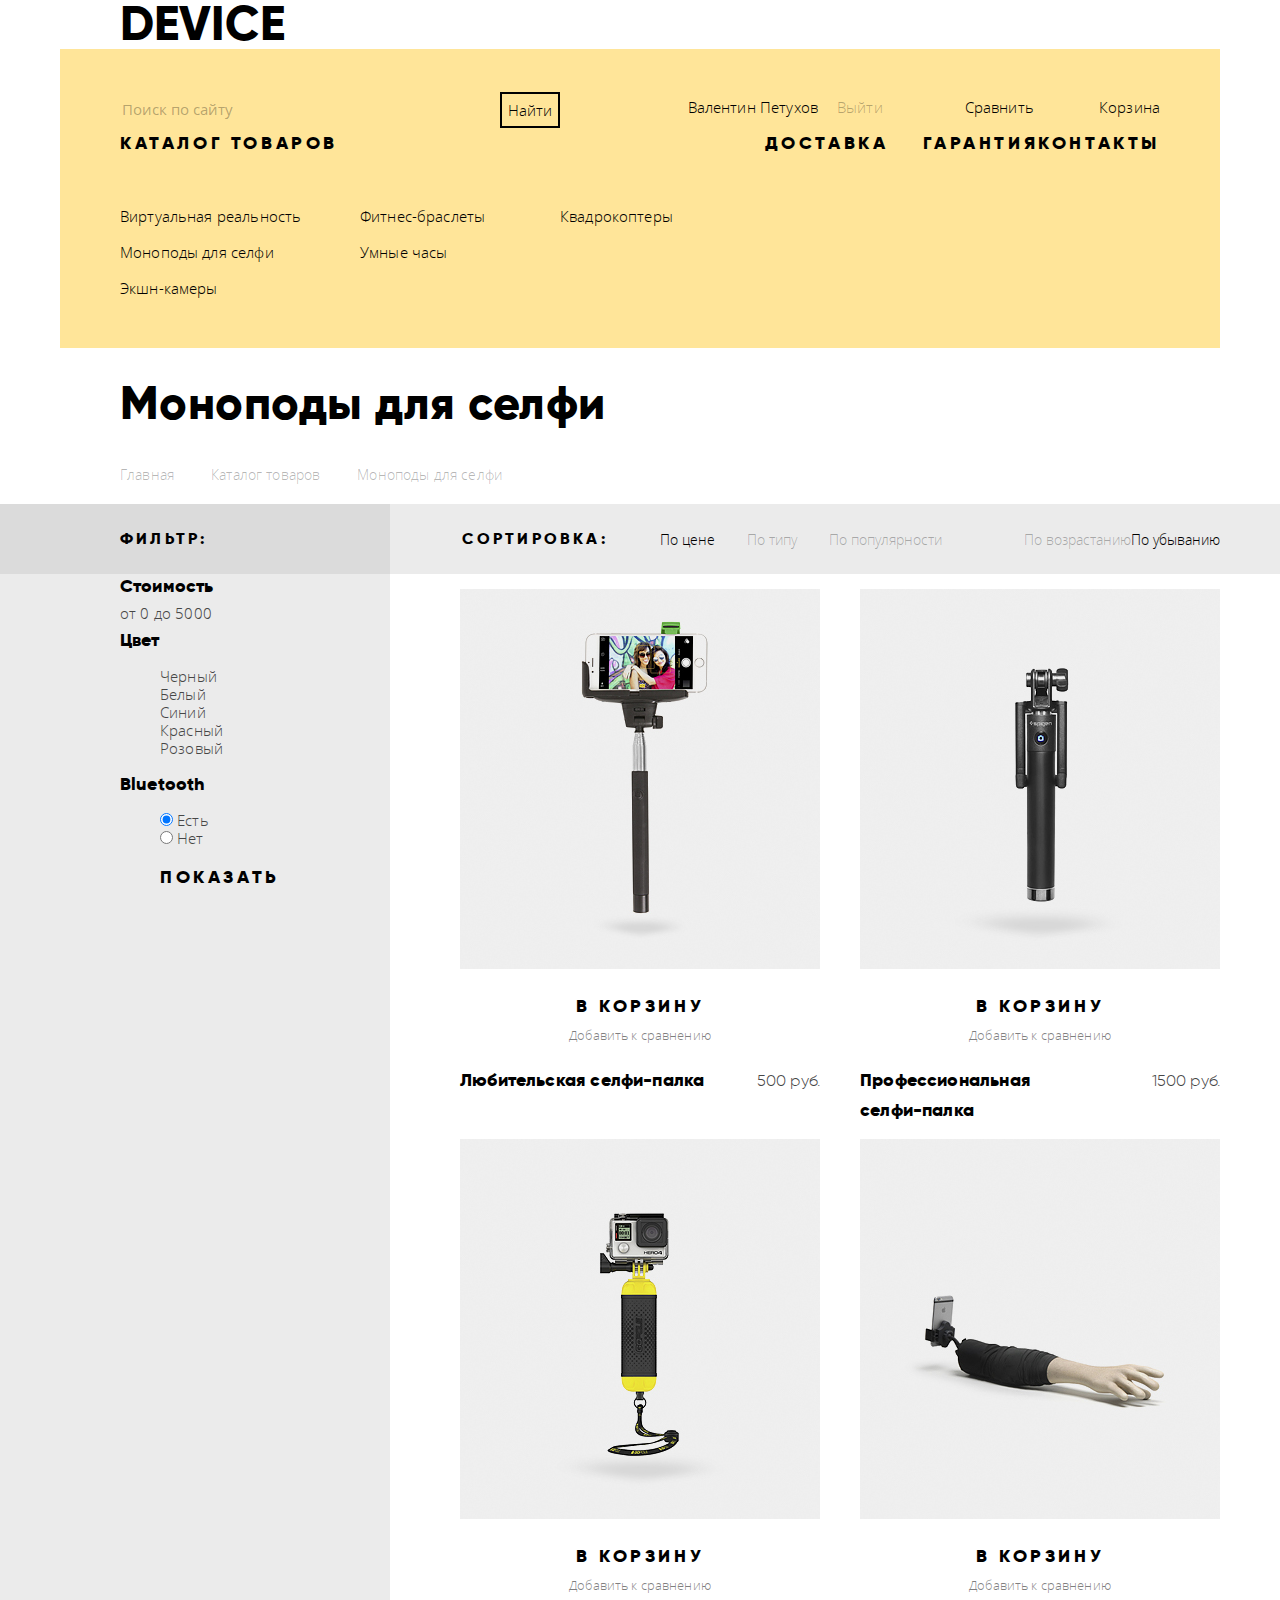
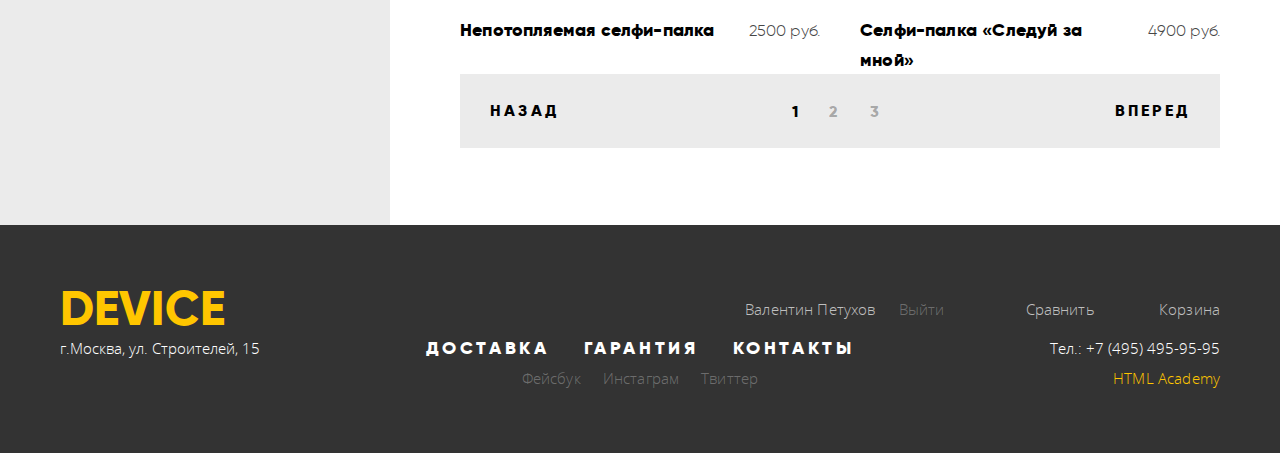
==== catalog.html @ b10451e7 "правки" ====
<!DOCTYPE html>
<html lang="ru">
  <head>
    <meta charset="utf-8">
    <title>Моноподы для селфи</title>
    <link href="css/normalize.css" rel="stylesheet">
    <link href="css/style.css" rel="stylesheet">
  </head>
  <body>
    <header class="main-header container">
      <a class="main-header-logo logo" href="index.html">Device</a>
      <nav class="main-navigation">
        <form class="search-form" method="get" action="https://echo.htmlacademy.ru">
          <label class="visually-hidden" for="search">Поиск по сайту</label>
          <input class="search" id="search" type="search" name="search" placeholder="Поиск по сайту"/>
          <button class="search-button">Найти</button>
        </form>
        <div class="user-navigation">
          <a class="user-link profile-link" href="profile.html">Валентин Петухов</a>
          <a class="user-link logout-link" href="#">Выйти</a>
          <a class="user-link compare-link" href="#">Сравнить</a>
          <a class="user-link" href="#">Корзина</a>
        </div>
        <ul class="site-navigation">
          <li class="site-navigation-catalog">
            <a class="site-navigation-link" href="#">Каталог товаров</a>
            <ul class="drop-down-menu">
              <li><a href="#">Виртуальная реальность</a></li>
              <li><a href="catalog.html">Моноподы для селфи</a></li>
              <li><a href="#">Экшн-камеры</a></li>
              <li><a href="#">Фитнес-браслеты</a></li>
              <li><a href="#">Умные часы</a></li>
              <li><a href="#">Квадрокоптеры</a></li>
            </ul>
          </li>
          <li class="site-navigation-delivery"><a class="site-navigation-link" href="delivery.html">Доставка</a></li>
          <li><a class="site-navigation-link" href="garant.html">Гарантия</a></li>
          <li class="site-navigation-contacts"><a class="site-navigation-link" href="contact.html">Контакты</a></li>
        </ul>
      </nav>
    </header>
    <main>
      <div class="container">
        <h1 class="page-title">Моноподы для селфи</h1>
        <ul class="breadcrumbs">
          <li><a href="index.html">Главная</a></li>
          <li><a href="catalog.html">Каталог товаров</a></li>
          <li class="breadcrumbs-current"><a>Моноподы для селфи</a></li>
        </ul>
      </div>
      <div class="wrapper-sort">
        <div class="container top-catalog">
          <h3 class="filters">Фильтр:</h3>
          <div class="container-sort">
            <h3>Сортировка:</h3>
            <ul class="sort sort-type">
              <li><a class="sort-current">По цене</a></li>
              <li><a href="#">По типу</a></li>
              <li><a href="#">По популярности</a></li>
            </ul>
            <ul class="sort sort-order">
              <li class="arrow arrow-low"><a href="#">По возрастанию</a></li>
              <li class="arrow arrow-high" ><a class="sort-current">По убыванию</a></li>
            </ul>
          </div>
        </div>
      </div>
      <div class="wrapper-catalog">
        <div class="columns container">
          <section class="filters">
          <h3 class="visually-hidden">Фильтр:</h3>
            <form class="filters-form" method="get" action="https://echo.htmlacademy.ru">
              <fieldset>
                <legend>Стоимость</legend>
                <div class="price-range">
                  <span>от 0</span>
                  <span>до 5000</span>
                </div>
              </fieldset>
              <fieldset>
                <legend>Цвет</legend>
                <ul>
                  <li class="filter-option">
                    <input class="visually-hidden filter-input filter-input-checkbox" type="checkbox" name="black" id="filter-black" checked>
                    <label for="filter-black">Черный</label>
                  </li>
                  <li class="filter-option">
                    <input class="visually-hidden filter-input filter-input-checkbox" type="checkbox" name="white" id="filter-white">
                    <label for="filter-white">Белый</label>
                  </li>
                  <li class="filter-option">
                    <input class="visually-hidden filter-input filter-input-checkbox" type="checkbox" name="blue" id="filter-blue" checked>
                    <label for="filter-blue">Синий</label>
                  </li>
                  <li class="filter-option">
                    <input class="visually-hidden filter-input filter-input-checkbox" type="checkbox" name="red" id="filter-red" checked>
                    <label for="filter-red">Красный</label>
                  </li>
                  <li class="filter-option">
                    <input class="visually-hidden filter-input filter-input-checkbox" type="checkbox" name="pink" id="filter-pink">
                    <label for="filter-pink">Розовый</label>
                  </li>
                </ul>
              </fieldset>
              <fieldset>
                <legend>Bluetooth</legend>
                <ul>
                  <li>
                    <input class="filter-input filter-input-radio" type="radio" name="bluetooth" value="with" id="filter-with-bluetooth" checked>
                    <label for="filter-with-bluetooth">Есть</label>
                  </li>
                  <li>
                    <input class="filter-input filter-input-radio" type="radio" name="bluetooth" value="without" id="filter-without-bluetooth">
                    <label for="filter-without-bluetooth">Нет</label>
                  </li>
                </ul>
              </fieldset>
              <button class="button" type="submit">Показать</button>
            </form>
          </section>
          <section class="catalog">
            <h2 class="visually-hidden"> Каталог товаров</h2>
            <ul class="catalog-list">
              <li class="catalog-item">
                <p>
                  <img src="img/item-1.jpg" width="360" height="380" alt="Любительская селфи-палка">
                </p>
                <p class="catalog-item-hover">
                  <button class="button button-cart">В корзину</button>
                  <button class="button-compare">Добавить к сравнению</button>
                </p>
                <div class="catalog-name-wrap">
                  <h3>
                    <a class="catalog-item-name" href="catalog-item.html">Любительская селфи-палка</a>
                  </h3>
                  <p class="catalog-item-price">500 руб.</p>
                </div>
              </li>
              <li class="catalog-item">
                <p>
                  <img src="img/item-2.jpg" width="360" height="380" alt="Профессиональная селфи-палка">
                </p>
                <p class="catalog-item-hover">
                  <button class="button button-cart">В корзину</button>
                  <button class="button-compare">Добавить к сравнению</button>
                </p>
                <div class="catalog-name-wrap">
                  <h3 class="item-pro">
                    <a class="catalog-item-name" href="catalog-item.html">Профессиональная селфи-палка</a>
                  </h3>
                  <p class="catalog-item-price">1500 руб.</p>
                </div>
              </li>
              <li class="catalog-item">
                <p>
                  <img src="img/item-3.jpg" width="360" height="380" alt="Непотопляемая селфи-палка">
                </p>
                <p class="catalog-item-hover">
                  <button class="button button-cart">В корзину</button>
                  <button class="button-compare">Добавить к сравнению</button>
                </p>
                <div class="catalog-name-wrap">
                  <h3>
                    <a class="catalog-item-name" href="catalog-item.html">Непотопляемая селфи-палка</a>
                  </h3>
                  <p class="catalog-item-price">2500 руб.</p>
                </div>
              </li>
              <li class="catalog-item">
                <p>
                  <img src="img/item-4.jpg" width="360" height="380" alt="Селфи-палка «Следуй за мной»">
                </p>
                <p class="catalog-item-hover">
                  <button class="button button-cart">В корзину</button>
                  <button class="button-compare">Добавить к сравнению</button>
                </p>
                <div class="catalog-name-wrap">
                  <h3>
                    <a class="catalog-item-name" href="catalog-item.html">Селфи-палка «Следуй за мной»</a>
                  </h3>
                  <p class="catalog-item-price">4900 руб.</p>
                </div>
              </li>
            </ul>
            <div class="pagination-list">
              <a class="pagination-btn pagination-btn-back" href="#">Назад</a>
              <ul class="pagination-pages">
                <li><a class="pagination-item pagination-item-current">1</a></li>
                <li><a class="pagination-item" href="#">2</a></li>
                <li><a class="pagination-item" href="#">3</a></li>
              </ul>
              <a class="pagination-btn pagination-btn-next" href="#">Вперед</a>
            </div>
          </section>
        </div>
      </div>
    </main>
    <footer class="main-footer">
      <div class="container">
        <div class="main-footer-top">
          <a class="main-footer-logo logo" href="index.html">Device</a>
          <div class="footer-user-navigation">
            <a class="footer-user-link profile-link" href="profile.html">Валентин Петухов</a>
            <a class="footer-user-link logout-link" href="#">Выйти</a>
            <a class="footer-user-link compare-link" href="#">Сравнить</a>
            <a class="footer-user-link" href="#">Корзина</a>
          </div>
        </div>
        <div class="main-footer-mid">
          <p class="footer-contacts">г.Москва, ул. Строителей, 15</p>
          <div class="footer-nav">
            <a href="delivery.html">Доставка</a>
            <a href="garant.html">Гарантия</a>
            <a href="contacts.html">Контакты</a>
          </div>
          <a class="footer-contacts footer-contacts-tel"  href="tel:+74954959595">Тел.: +7 (495) 495-95-95</a>
        </div>
        <div class="main-footer-bottom">
          <ul class="footer-social">
            <li><a class="social-button" href="#" aria-label="Фейсбук">Фейсбук</a></li>
            <li><a class="social-button" href="#" aria-label="Инстаграм">Инстаграм</a></li>
            <li><a class="social-button" href="#" aria-label="Твиттер">Твиттер</a></li>
          </ul>
          <p class="footer-copyright">
            <a class="copyright-button" href="https://htmlacademy.ru/intensive/htmlcss" aria-label="HTML Academy">HTML Academy</a>
          </p>
        </div>
      </div>
    </footer>
  </body>
</html>
---- css/style.css ----
@font-face {
  font-family: "Gilroy";
  font-style: normal;
  font-weight: 800;
  src: url("../fonts/gilroyextrabold.woff") format("woff"),
       url("../fonts/gilroyextrabold.woff2") format("woff2");
}

@font-face {
  font-family: "Gilroy";
  font-style: normal;
  font-weight: 300;
  src: url("../fonts/gilroylight.woff") format("woff"),
       url("../fonts/gilroylight.woff2") format("woff2");
}

@font-face {
  font-family: "Open Sans";
  font-style: normal;
  font-weight: normal;
  src: url("../fonts/opensans.woff") format("woff"),
       url("../fonts/opensans.woff2") format("woff2");
}

@font-face {
  font-family: "Open Sans";
  font-style: normal;
  font-weight: 300;
  src: url("../fonts/opensanslight.woff") format("woff"),
       url("../fonts/opensanslight.woff2") format("woff2");
}

body {
  min-width: 1200px;
  margin: 0;
  padding: 0;

  font-family: "Open Sans", "Arial", sans-serif;
  font-size: 15px;
  line-height: 30px;
  font-weight: 300;
  letter-spacing: 0.15px;
  color: #464646;

  background-color: #ffffff;
}

a {
  text-decoration: none;
}

.container {
  width: 1160px;
  margin: 0 auto;
  padding: 0 20px;
}

.visually-hidden {
  position: absolute;
  clip: rect(0 0 0 0);
  width: 1px;
  height: 1px;
  margin: -1px;
}

.hidden {
  display: none;
}

.logo {
  font-family: "Gilroy", "Verdana", sans-serif;
  font-size: 48px;
  font-weight: 800;
  line-height: 48px;
  text-transform: uppercase;
}

.main-header-logo {
  margin-left: 60px;

  color: #000000;
}

.main-header-logo:hover,
.main-footer-logo:hover,
.footer-copyright a:hover {
  opacity: 0.6;
}

.main-header-logo:active,
.main-footer-logo:active,
.footer-copyright a:active {
  opacity: 0.3;
}

.main-navigation {
  display: flex;
  flex-wrap: wrap;

  padding: 43px 60px 42px;

  background-color: rgb(255, 204, 51, 0.5);
}

.main-navigation a {
  color: #000000;
}

.search-form {
  display: flex;
  width: 440px;

  margin-right: 100px;
}

.search {
  border: 0;

  background-color: transparent;
  color: #000000;
}

.search:hover::placeholder,
.main-navigation a:hover {
  color: rgb(0, 0, 0, 0.6);
}

.search::placeholder,
.main-navigation a:active,
.button:active,
.category-item:active {
  color: rgb(0, 0, 0, 0.3);
}

.search:focus::placeholder {
  color: rgb(0, 0, 0, 1);
}

.search-button {
  margin-left: auto;
  font: inherit;

  background-color: transparent;
  border: 2px solid #000000;
}

.search-button:hover {
  color: #ffffff;
  background-color: #000000;
}

.search-button:active {
  color: rgb(255, 255, 255, 0.3);
  background-color: #000000;
}

.user-navigation {
  display: flex;
  justify-content: flex-end;

  width: 500px;
}

.user-link {
  margin-left: 65px;
}

.login-link {
  margin-left: 0;
  margin-right: 170px;
}

.profile-link {
  margin-left: 0;
}

a.logout-link {
  margin-left: 19px;
  margin-right: 17px;

  color: rgb(0, 0, 0, 0.3);
}

.site-navigation {
  display: flex;
  width: 100%;

  margin: 0;
  padding: 0;

  list-style: none;
}

.site-navigation-link {
  font-family: "Gilroy", "Verdana", sans-serif;
  font-size: 18px;
  line-height: 24px;
  font-weight: 800;
  letter-spacing: 3.6px;
  text-transform: uppercase;
}

.site-navigation-catalog {
  margin-right: 320px;
}

.site-navigation-delivery {
  margin-right: 35px;
}

.site-navigation-contacts {
  margin-left: auto;
}

.drop-down-menu {
  display: flex;
  flex-wrap: wrap;
  flex-direction: column;

  max-height: 130px;
  margin: 0;
  padding: 0;
  padding-top: 40px;

  list-style: none;
  line-height: 36px;
}

.drop-down-menu li {
  width: 200px;
  margin-right: 40px;
}

.drop-down-menu li:last-child {
  margin-left: -40px;
  margin-bottom: 50px;
}

.promo-list,
.category-list,
.services-nav,
.services-list,
.brands-list,
.footer-social {
  margin: 0;
  padding: 0;

  list-style: none;
}

.promo-item {
  display: flex;
  flex-wrap: wrap;

  margin-bottom: 90px;
}

.promo-item-image {
  width: 560px;

  margin: 0;
  margin-right: 40px;

  text-align: center;
}

.promo-item-info {
  width: 500px;
}

.promo-item-title,
.services-title,
.title {
  font-family: "Gilroy", "Verdana", sans-serif;
  font-size: 47px;
  line-height: 56px;
  color: #000000;
}

.button {
  display: inline-block;

  text-align: center;
}

.button,
.footer-nav a {
  font-family: "Gilroy", "Verdana", sans-serif;
  font-size: 18px;
  line-height: 24px;
  font-weight: 800;
  text-transform: uppercase;
  letter-spacing: 3.6px;
  color: #000000;
  background-color: transparent;
  border: none;
}

.button:hover {
  background-color: #ffcc33;
}

.promo .button {
  width: 220px;
}

.promo-item-property .property-value {
  font-family: "Gilroy", "Verdana", sans-serif;
  font-size: 36px;
  font-weight: 300;
  line-height: 48px;
  color: #000000;
}

.promo-item-property .property-name {
  padding-right: 71px;

  font-size: 13px;
  line-height: 20px;
  text-align: left;
}

.category-list {
  display: flex;
  justify-content: space-between;
}

.category-list li {
  width: 160px;
}

.category-item,
.write label {
  font-family: "Gilroy", "Verdana", sans-serif;
  font-size: 18px;
  line-height: 24px;
  letter-spacing: 0.18;
  font-weight: 800;
  color: #000000;
}

.services {
  background-color: #e5e5e5;
}

.services .container {
  display: flex;
}

.services-list {
  width: 460px;
}

.services-title,
.title {
  line-height: 48px;
}

.services-nav {
  display: flex;
  flex-direction: column;
  width: 280px;

  margin-right: 120px;
}

.button-service {
  width: 160px;
}

.button-service:active {
  color: #f7e184;
  background-color: #000000;
}

.brands-list {
  display: flex;
  flex-wrap: wrap;
  justify-content: space-between;
}

.columns {
  display: flex;
  justify-content: space-between;

  margin-bottom: 90px;
}

.info {
  width: 470px;
}

.contact {
  width: 560px;
}

.info p,
.contatct p,
.footer-contacts {
  letter-spacing: 0;
}

.info-transport {
  font-family: "Gilroy", "Verdana", sans-serif;
  font-size: 16px;
  line-height: 40px;
  font-weight: 800;
  color: #000000;
}

.info .button,
.contact .button {
  width: 260px;
}

.main-footer {
  padding: 60px 0;
  background-color: #333333;
}

.main-footer .container {/*
  display: flex;
  flex-direction: column;
  flex-wrap: wrap;*/
}

.main-footer-top {
  display: flex;
  justify-content: space-between;
  align-items: center;
}

.main-footer-mid {
  display: flex;
  justify-content: space-between;
}

.footer-user-navigation a:hover,
.footer-contacts,
.footer-nav a {
  color: #ffffff;
}

.main-footer-logo,
.footer-copyright a {
  color: #ffc600;
}

.footer-user-navigation a {
  color: rgb(255, 255, 255, 0.7);
}

.footer-user-link {
  margin-left: 60px;
}

.footer-user-navigation .login-link {
  margin-left: 0;
  margin-right: 0;
}

.footer-user-navigation .logout-link {
  color: rgb(255, 255, 255, 0.3);
}

.footer-contacts {
  width: 260px;

  margin: 0;
}

.footer-contacts-tel {
  text-align: right;
}

.footer-nav a {
  margin: 0 15px;
}

.footer-nav a:hover,
.social-button:hover {
  color: rgb(255, 255, 255, 0.6);
}

.footer-user-navigation a:active,
.footer-nav a:active,
.social-button {
  color: rgb(255, 255, 255, 0.3);
}

.main-footer-bottom {
  display: flex;
  padding-left: 200px;
  justify-content: space-between;
}

.footer-social {
  display: flex;
  justify-content: center;
  flex-grow: 1;
}

.social-button {
  margin: 0 11px;
}

.social-button:active {
  color: rgb(255, 255, 255, 0.1);
}

.footer-copyright {
  width: 200px;

  margin: 0;
  
  text-align: right;
}

.write input,
.write textarea {
  font-size: 14px;
  line-height: 18px;
  color: rgb(51, 51, 51, 0.4) ;
  background-color: rgb(229, 229, 229, 0.5);

  border: 3px solid transparent;
  resize: none;
}

.write input:hover,
.write textarea:hover {
  background-color: rgb(229, 229, 229, 0.8);
}

.write input:focus,
.write textarea:focus {
  color: rgb(51, 51, 51, 1);
  background-color: transparent;
  border: 3px solid rgb(240, 197, 46, 0.5);
}

.write input:invalid,
.write textarea:invalid {
  color: rgb(51, 51, 51, 0.4);
  background-color: rgb(237, 181, 181, 0.5);
}

.modal-close {
  color: rgb(255, 204, 51, 0.5);
  background-color: transparent;
}

.modal-close:hover {
  color: rgb(255, 204, 51, 1);
  background-color: transparent;
}

.modal-close:active {
  color: rgb(255, 204, 51, 0.3);
  background-color: transparent;
}

.page-title {
  padding-left: 60px;

  font-family: "Gilroy", "Verdana", sans-serif;
  font-size: 47px;
  line-height: 48px;
  font-weight: 800px;
  letter-spacing: 0.47px;
  color: #000000;
}

.breadcrumbs {
  display: flex;
  padding-left: 60px;
}

.breadcrumbs,
.sort, 
.catalog-list {
  list-style: none;
}

.breadcrumbs a {
  margin-right: 37px;

  font-size: 14px;
  line-height: 24px;
}

.breadcrumbs a:hover {
  color: rgb(0, 0, 0, 0.6);
}

.breadcrumbs a:active {
  color: rgb(0, 0, 0, 0.1);
}

.breadcrumbs a,
.breadcrumbs-current a:hover,
.breadcrumbs-current a:active {
  color: rgb(0, 0, 0, 0.3);
}

.filters {
  width: 200px;
  padding: 0 70px 0 60px;
}

.filters .button {
  width: 200px;
}

.filters-form fieldset {
  margin: 0;
  padding: 0;
}

h3.filters,
.container-sort h3,
.pagination-btn, .pagination-item {
  margin: 0;
  font-family: "Gilroy", "Verdana", sans-serif;
  font-size: 16px;
  line-height: 24px;
  font-weight: 800;
  letter-spacing: 3.2px;
  text-transform: uppercase;
  color: #000000;
}

.filters fieldset {
  border: none;
}

.filters legend {
  font-family: "Gilroy", "Verdana", sans-serif;
  font-size: 18px;
  line-height: 24px;
  font-weight: 800;
  color: #000000;
}

.filters ul {
  list-style: none;
  line-height: 18px;
}

.filter-input:disabled + label {
  color: #999999;
}

.container-sort {
  display: flex;
  align-items: center;
  width: 760px;
  padding: 20px 0 20px 72px;

  background-color: #ebebeb;
}

.container-sort h3 {
  margin-right: 52px;
}

.sort {
  display: flex;

  margin: 0;
  padding: 0;
}

.sort-type a{
  margin-right: 32px;
}

.sort-order {
  margin-left: auto;
}

.sort a {
  font-size: 14px;
  line-height: 18px;
  letter-spacing: 0;
  color: rgb(0, 0, 0, 0.3);
}

.sort a:hover {
  color: rgb(0, 0, 0, 0.6);
}

a.sort-current,
a.sort-current:hover,
.sort a:active {
  color: #000000;
}

.button-cart {
  display: block;
  width: 200px;
  margin: 0 auto;
}

.button-compare {
  font-family: "Open Sans", "Arial", sans-serif;
  font-size: 13px;
  line-height: 20px;
  font-weight: 300;
  letter-spacing: 0.13px;
  color: rgb(0, 0, 0, 0.5);

  border: none;
  background-color: transparent;
}

.button-compare:hover {
  color: rgb(0, 0, 0, 1);
}

.button-compare:active {
  color: rgb(0, 0, 0, 0.2);
}

.catalog {
  width: 760px;
  padding-left: 70px;

  background-color: #ffffff;
}

.catalog-list {
  display: flex;
  flex-wrap: wrap;
  justify-content: space-between;

  margin: 0;
  padding: 0;
}

.catalog-list h3 {
  margin: 0;
}

.catalog-item {
  width: 360px;
}

.catalog-name-wrap {
  display: flex;
  justify-content: space-between;
  align-items: baseline;
}

.catalog-item-hover {
  text-align: center;
}

.catalog-item-name {
  font-family: "Gilroy", "Verdana", sans-serif;
  font-size: 18px;
  font-weight: 800;
  line-height: 24px;
  letter-spacing: 0.18px;
  color: #000000;
  text-transform: none;
}

.item-pro {
  padding-right: 60px;
}

.catalog-item-price {
  width: 100px;
  margin: 0;

  font-family: "Gilroy", "Verdana", sans-serif;
  font-size: 16px;
  line-height: 24px;
  font-weight: 300;
  text-align: right;
}

.pagination-list {
  display: flex;
  justify-content: space-between;
  align-items: center;
  margin-bottom: 77px;

  background-color: rgb(0, 0, 0, 0.08);
}

.pagination-list .pagination-pages {
  display: flex;
  margin: 0;
  padding: 0;

  list-style: none;
}

.pagination-item {
  padding: 14px;

  color: rgb(0, 0, 0, 0.3);
}

.pagination-item:hover {
  color: rgb(0, 0, 0, 0.6);
}

.pagination-item:active,
.pagination-item-current,
.pagination-item-current:hover {
  color: rgb(0, 0, 0, 1);
}

.pagination-btn {
  padding: 25px 30px;
}

.pagination-btn:hover {
  background-color: rgb(0, 0, 0, 0.08);
}

.pagination-btn:active {
  color: rgb(0, 0, 0, 0.3);
}

.wrapper-sort {
  width: 100%;
  background-image: linear-gradient(to right, #dbdbdb, #dbdbdb 50%, #ebebeb 50%, #ebebeb);
}

.wrapper-catalog {
  width: 100%;
  background-image: linear-gradient(to right, #ebebeb, #ebebeb 50%, #fff 50%, #fff);
}

.wrapper-catalog .columns {
  margin-bottom: 0;
}

.top-catalog {
  display: flex;
  align-items: center;
}
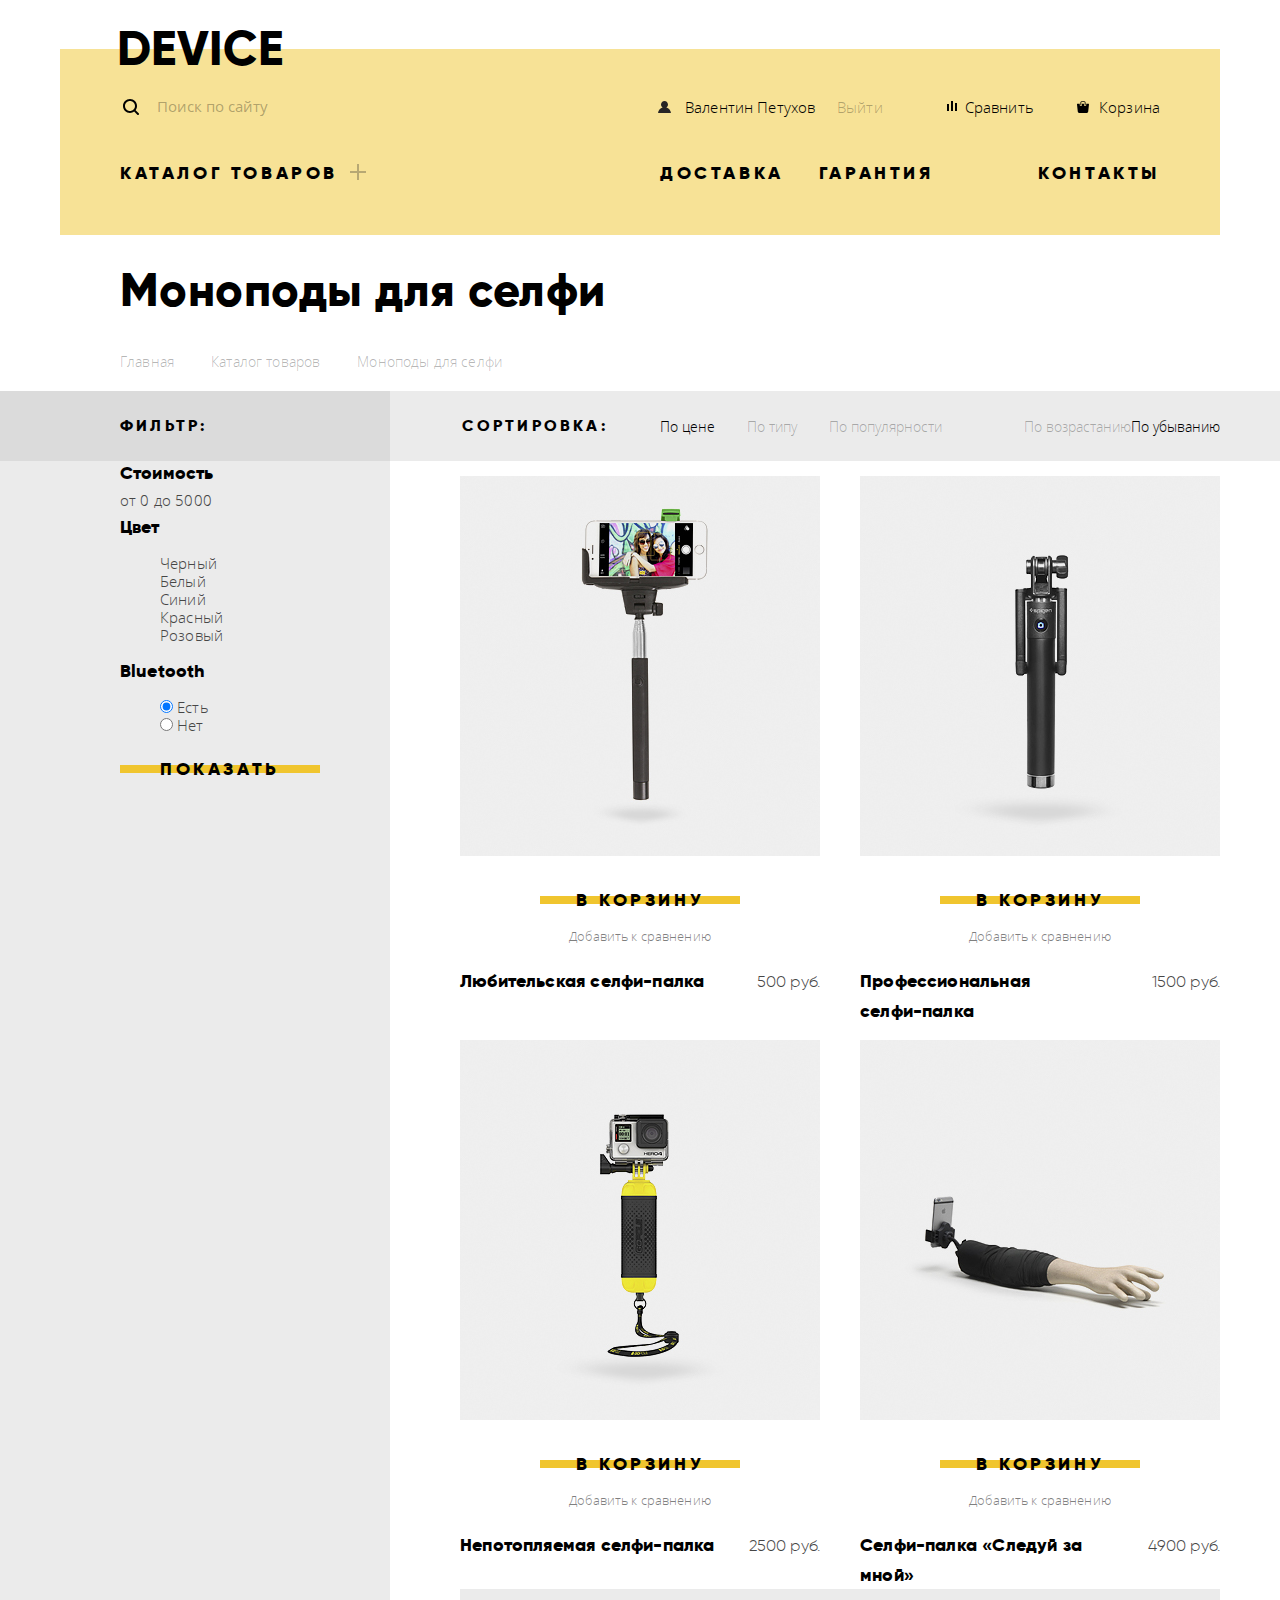
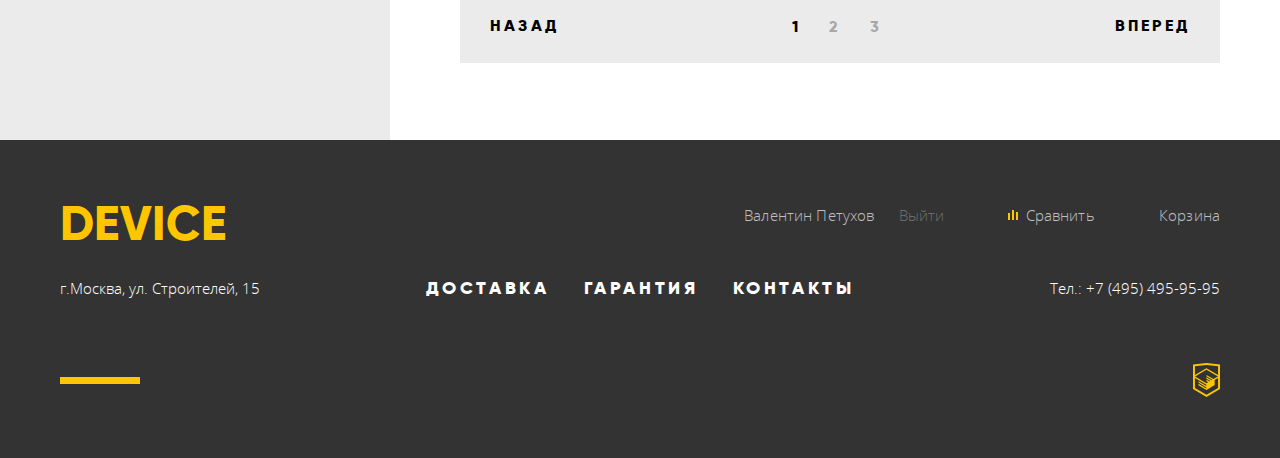
==== commit 53a2dcae: "слайдеры на css" ====
--- a/catalog.html
+++ b/catalog.html
@@ -16,10 +16,10 @@
           <button class="search-button">Найти</button>
         </form>
         <div class="user-navigation">
-          <a class="user-link profile-link" href="profile.html">Валентин Петухов</a>
+          <a class="user-link login-link" href="profile.html">Валентин Петухов</a>
           <a class="user-link logout-link" href="#">Выйти</a>
           <a class="user-link compare-link" href="#">Сравнить</a>
-          <a class="user-link" href="#">Корзина</a>
+          <a class="user-link cart-link" href="#">Корзина</a>
         </div>
         <ul class="site-navigation">
           <li class="site-navigation-catalog">
--- a/css/style.css
+++ b/css/style.css
@@ -49,6 +49,11 @@
   text-decoration: none;
 }
 
+img {
+  max-width: 100%;
+  height: auto;
+}
+
 .container {
   width: 1160px;
   margin: 0 auto;
@@ -57,10 +62,12 @@
 
 .visually-hidden {
   position: absolute;
-  clip: rect(0 0 0 0);
+
   width: 1px;
   height: 1px;
   margin: -1px;
+
+  clip: rect(0 0 0 0);
 }
 
 .hidden {
@@ -72,11 +79,14 @@
   font-size: 48px;
   font-weight: 800;
   line-height: 48px;
+  letter-spacing: 0.48px;
   text-transform: uppercase;
 }
 
 .main-header-logo {
-  margin-left: 60px;
+  position: relative;
+  top: 25px;
+  margin-left: 57px;
 
   color: #000000;
 }
@@ -97,27 +107,53 @@
   display: flex;
   flex-wrap: wrap;
 
-  padding: 43px 60px 42px;
-
-  background-color: rgb(255, 204, 51, 0.5);
+  padding: 33px 60px 47px;
+
+  background-color: #f7e296;
 }
 
 .main-navigation a {
+  display: inline-block;
+
   color: #000000;
 }
 
 .search-form {
+  position: relative;
+
   display: flex;
   width: 440px;
 
   margin-right: 100px;
 }
 
+.search-form::before {
+  content: "";
+
+  position: absolute;
+  top: 17px;
+  left: 3px;
+
+  width: 16px;
+  height: 16px;
+
+  background-image: url("../img/search.svg");
+  background-repeat: no-repeat;
+  background-position: 0 0;
+}
+
 .search {
-  border: 0;
+  width: inherit;
+  padding-left: 35px;
 
   background-color: transparent;
   color: #000000;
+  border: 2px solid transparent;
+  border-right: 0; 
+}
+
+.search:focus {
+  border-bottom: 2px solid #000000;
 }
 
 .search:hover::placeholder,
@@ -127,7 +163,6 @@
 
 .search::placeholder,
 .main-navigation a:active,
-.button:active,
 .category-item:active {
   color: rgb(0, 0, 0, 0.3);
 }
@@ -136,12 +171,26 @@
   color: rgb(0, 0, 0, 1);
 }
 
+.search:focus {
+  outline: none;
+}
+
 .search-button {
+  display: none;
+
   margin-left: auto;
+  padding: 8px 19px;
+
   font: inherit;
 
   background-color: transparent;
   border: 2px solid #000000;
+}
+
+.search:focus ~ .search-button,
+.search-button:focus,
+.search-button:active {
+  display: block;
 }
 
 .search-button:hover {
@@ -157,26 +206,80 @@
 .user-navigation {
   display: flex;
   justify-content: flex-end;
+  align-items: center;
 
   width: 500px;
 }
 
 .user-link {
-  margin-left: 65px;
+  position: relative;
+  margin-left: 40px;
+  padding: 10px 0 10px 25px;
+}
+
+.user-link::before {
+  content: "";
+
+  position: absolute;
+  top: 19px;
+
+  width: 16px;
+  height: 16px;
+}
+
+.login-link::before {
+  left: -2px;
+
+  background-image: url("../img/user.svg");
+  background-repeat: no-repeat;
+  background-position: 0 0;
+}
+
+.compare-link::before {
+  left: 7px;
+
+  background-image: url("../img/compare.svg");
+  background-repeat: no-repeat;
+  background-position: 0 0;
+}
+
+.cart-link::before {
+  left: 3px;
+  background-image: url("../img/cart.svg");
+  background-repeat: no-repeat;
+  background-position: 0 0;
+}
+
+.user-link:hover::before,
+.user-link:focus::before {
+  opacity: 0.8;
+}
+
+.login-link:hover::before,
+.footer-user-link:hover::before,
+.social-button:hover {
+  opacity: 0.6;
+}
+
+.user-link:active::before,
+.footer-user-link:active::before {
+  opacity: 0.3;
 }
 
 .login-link {
   margin-left: 0;
-  margin-right: 170px;
-}
+  margin-right: auto;
+}
+
 
 .profile-link {
   margin-left: 0;
 }
 
 a.logout-link {
-  margin-left: 19px;
+  margin-left: 0;
   margin-right: 17px;
+  padding-left: 20px;
 
   color: rgb(0, 0, 0, 0.3);
 }
@@ -187,6 +290,7 @@
 
   margin: 0;
   padding: 0;
+  margin-top: 26px;
 
   list-style: none;
 }
@@ -201,7 +305,30 @@
 }
 
 .site-navigation-catalog {
+  position: relative;
+
+  width: 220px;
   margin-right: 320px;
+}
+
+.site-navigation-catalog::after {
+  content: "";
+
+  position: absolute;
+  left: 230px;
+  top: 6px;
+
+  display: inline-block;
+  width: 16px;
+  height: 16px;
+
+  background-image: url("../img/plus.svg");
+  background-repeat: no-repeat;
+  opacity: 0.3;
+}
+
+.site-navigation-catalog:hover .drop-down-menu {
+  display: flex;
 }
 
 .site-navigation-delivery {
@@ -213,17 +340,23 @@
 }
 
 .drop-down-menu {
-  display: flex;
+  position: absolute;
+  left: -60px;
+
+  display: none;
   flex-wrap: wrap;
   flex-direction: column;
 
   max-height: 130px;
-  margin: 0;
-  padding: 0;
-  padding-top: 40px;
+  width: 600px;
+  margin: 0;
+  padding: 32px 500px 20px 60px;
 
   list-style: none;
   line-height: 36px;
+  background-color: #f7e296;
+
+  z-index: 1;
 }
 
 .drop-down-menu li {
@@ -234,6 +367,73 @@
 .drop-down-menu li:last-child {
   margin-left: -40px;
   margin-bottom: 50px;
+}
+
+.promo {
+  position: relative;
+}
+
+.promo input[type=radio],
+.services input[type=radio] {
+    display: none;
+}
+
+.promo-controls {
+  position: absolute;
+  right: 85px;
+  top: 320px;
+}
+
+.promo-controls label {
+  position: relative;
+
+  display: inline-block;
+  width: 10px;
+  height: 10px;
+  margin-right: 17px;
+
+  cursor: pointer;
+  border: 1px solid #000000;
+  border-radius: 50%;
+}
+
+#btn-1:checked ~ .promo-controls label[for="btn-1"]::before,
+#btn-2:checked ~ .promo-controls label[for="btn-2"]::before,
+#btn-3:checked ~ .promo-controls label[for="btn-3"]::before {
+  content: "";
+
+  position: absolute;
+  top: 2px;
+  left: 2px;
+
+  width: 3px;
+  height: 3px;
+
+  border: 1px solid #000000;
+  border-radius: 50%;
+}
+
+#btn-1:checked ~ .promo-inner .promo-list {
+  transform: translate(0);
+}
+
+#btn-2:checked ~ .promo-inner .promo-list {
+  transform: translate(-1160px);
+}
+
+#btn-3:checked ~ .promo-inner .promo-list {
+  transform: translate(-2320px);
+}
+
+.promo-inner {
+  overflow: hidden;
+}
+
+.promo-list {
+  display: flex;
+  flex-wrap: wrap;
+  width: 300%;
+  background-image: linear-gradient(to bottom, #f7e296, #f7e296 19%, transparent 19%, transparent);
 }
 
 .promo-list,
@@ -251,8 +451,9 @@
 .promo-item {
   display: flex;
   flex-wrap: wrap;
-
-  margin-bottom: 90px;
+  align-items: center;
+
+  margin-bottom: 100px;
 }
 
 .promo-item-image {
@@ -265,22 +466,80 @@
 }
 
 .promo-item-info {
-  width: 500px;
+  position: relative;
+
+  width: 505px;
+  margin-right: 55px;
 }
 
 .promo-item-title,
 .services-title,
 .title {
+  margin: 0;
+
   font-family: "Gilroy", "Verdana", sans-serif;
   font-size: 47px;
   line-height: 56px;
+  letter-spacing: 0.47px;
   color: #000000;
+}
+
+.promo-item-title {
+  position: relative;
+
+  padding-top: 70px;
+  margin-bottom: 20px;
+  z-index: 1;
+}
+
+.promo-item-title::before {
+  content: "";
+
+  position: absolute;
+  top: 29px;
+
+  width: 100px;
+  height: 7px;
+  background-color: #ffffff;
+}
+
+.promo-item-info::after {
+  position: absolute;
+  top: -23px;
+  right: -7px;
+
+  font-family: "Gilroy", "Verdana", sans-serif;
+  font-size: 179px;
+  line-height: 179px;
+  font-weight: 800;
+  color: #ffffff;
+  z-index: 0;
+}
+
+.promo-item:first-child .promo-item-info::after {
+  content: "01";
+}
+
+.promo-item:nth-child(2) .promo-item-info::after {
+  content: "02";
+}
+
+.promo-item:nth-child(3) .promo-item-info::after {
+  content: "03";
+}
+
+.promo-item-info p {
+  margin: 0;
+  padding-right: 15px;
+  margin-bottom: 43px;
 }
 
 .button {
   display: inline-block;
+  padding: 8px 0;
 
   text-align: center;
+  background-image: linear-gradient(to bottom, transparent, transparent 40%, #f0c52e 40%, #f0c52e 60%, transparent 60%, transparent)
 }
 
 .button,
@@ -297,11 +556,17 @@
 }
 
 .button:hover {
-  background-color: #ffcc33;
+  color: #000000;
+  background-color: #f0c52e;
+}
+
+.button:active {
+  color: rgb(0, 0, 0, 0.3);
 }
 
 .promo .button {
   width: 220px;
+  margin-bottom: 50px;
 }
 
 .promo-item-property .property-value {
@@ -320,6 +585,10 @@
   text-align: left;
 }
 
+.category {
+  margin-bottom: 81px;
+}
+
 .category-list {
   display: flex;
   justify-content: space-between;
@@ -327,6 +596,85 @@
 
 .category-list li {
   width: 160px;
+}
+
+.category-item {
+  position: relative;
+
+  display: block;
+  padding-top: 193px;
+}
+
+.category-item-2 {
+  padding-right: 40px;
+}
+
+.category-item::before {
+  content: "";
+
+  position: absolute;
+  top: 0;
+  left: 0;
+
+  width: 160px;
+  height: 160px;
+  background-color: rgb(240, 197, 46, 0.5);
+}
+
+.category-item:hover::before {
+  background-color: rgb(240, 197, 46, 1);
+}
+
+.category-item:active::before {
+  background-color: rgb(240, 197, 46, 1);
+}
+
+.category-item::after {
+  content: "";
+
+  position: absolute;
+  top: 0;
+  left: 0;
+
+  width: 160px;
+  height: 160px;
+
+  background-repeat: no-repeat;
+  background-position: center;
+}
+
+.category-item:active::after {
+  opacity: 0.3;
+}
+
+.category-item-1::after {
+  background-image: url("../img/popular-1.svg");
+  background-position: 31px 52px;
+}
+
+.category-item-2::after {
+  background-image: url("../img/popular-2.svg");
+  background-position: 38px 41px;
+}
+
+.category-item-3::after {
+  background-image: url("../img/popular-3.svg");
+  background-position: 49px 38px;
+}
+
+.category-item-4::after {
+  background-image: url("../img/popular-4.svg");
+  background-position: 28px 50px;
+}
+
+.category-item-5::after {
+  background-image: url("../img/popular-5.svg");
+  background-position: 55px 32px;
+}
+
+.category-item-6::after {
+  background-image: url("../img/popular-6.svg");
+  background-position: 13px 49px;
 }
 
 .category-item,
@@ -334,21 +682,107 @@
   font-family: "Gilroy", "Verdana", sans-serif;
   font-size: 18px;
   line-height: 24px;
-  letter-spacing: 0.18;
+  letter-spacing: 0.18px;
   font-weight: 800;
   color: #000000;
 }
 
 .services {
-  background-color: #e5e5e5;
+  background-image: linear-gradient(to bottom, #ffffff, #ffffff 25%, #dbdbdb 25%, #dbdbdb);
+  padding-bottom: 70px;
 }
 
 .services .container {
   display: flex;
 }
+.services-nav {
+  display: flex;
+  flex-direction: column;
+  width: 277px;
+
+  padding: 80px 0 45px;
+  margin-right: 116px;
+
+  border-right: 7px solid #000000;
+}
+
+.button-service {
+  width: 160px;
+  margin-bottom: 25px;
+}
+
+#button-service-1:checked ~ .services-nav label[for="button-service-1"],
+#button-service-2:checked ~ .services-nav label[for="button-service-2"],
+#button-service-3:checked ~ .services-nav label[for="button-service-3"] {
+  padding-right: 118px;
+  
+  color: #f7e184;
+  background-color: #000000;
+  background-image: none;
+}
+
+.services-inner {
+  overflow: hidden;
+}
 
 .services-list {
+  display: flex;
+  width: 2280px;
+}
+
+.services-item {
+  position: relative;
+
+  display: block;
   width: 460px;
+  margin-right: 300px;
+
+  padding-top: 73px;
+}
+
+#button-service-1:checked ~ .services-inner .services-list {
+  transform: translate(0);
+}
+
+#button-service-2:checked ~ .services-inner .services-list {
+  transform: translate(-760px);
+}
+
+#button-service-3:checked ~ .services-inner .services-list {
+  transform: translate(-1520px);
+}
+
+.services-item::after {
+  content: "";
+
+  position: absolute;
+  top: 61px;
+  left: 500px;
+
+  width: 260px;
+  height: 194px;
+
+  background-repeat: no-repeat;
+  background-position: center;
+}
+
+.services-item-delivery::after {
+  background-image: url("../img/delivery.svg");
+  background-position: 58px 24px;
+}
+
+.services-item-garant::after {
+  background-image: url("../img/warranty.svg");
+  background-position: 43px 0;
+}
+
+.services-item-credit::after {
+  background-image: url("../img/credit.svg");
+  background-position: 34px 0;
+}
+
+.services-title {
+  margin-bottom: 31px;
 }
 
 .services-title,
@@ -356,42 +790,80 @@
   line-height: 48px;
 }
 
-.services-nav {
-  display: flex;
-  flex-direction: column;
-  width: 280px;
-
-  margin-right: 120px;
-}
-
-.button-service {
-  width: 160px;
-}
-
-.button-service:active {
-  color: #f7e184;
-  background-color: #000000;
+.services p {
+  margin: 0;
 }
 
 .brands-list {
   display: flex;
   flex-wrap: wrap;
   justify-content: space-between;
+
+  padding: 90px 0 90px;
+}
+.brand-item {
+  width: 260px;
+  height: 100px;
+}
+
+.brand-item-1 {
+  background-image: url("../img/logo-1-color.jpg");
+}
+
+.brand-item-2 {
+  background-image: url("../img/logo-2-color.jpg");
+}
+
+.brand-item-3 {
+  background-image: url("../img/logo-3-color.jpg");
+}
+
+.brand-item-4 {
+  background-image: url("../img/logo-4-color.jpg");
+}
+
+.brand-img:hover {
+  opacity: 0;
 }
 
 .columns {
   display: flex;
   justify-content: space-between;
 
-  margin-bottom: 90px;
+  margin-bottom: 82px;
+}
+
+.title {
+  position: relative;
+  padding-top: 55px;
+  margin-bottom: 43px;
+}
+
+.title::before {
+  content: "";
+
+  position: absolute;
+  top: 3px;
+
+  width: 80px;
+  height: 7px;
+  background-color: #000000;
 }
 
 .info {
-  width: 470px;
+  width: 472px;
+}
+
+.info p {
+  margin: 0 0 30px;
 }
 
 .contact {
   width: 560px;
+}
+
+.contact p {
+  margin: 0 0 40px;
 }
 
 .info p,
@@ -401,11 +873,36 @@
 }
 
 .info-transport {
+  padding: 35px 0 0 0;
+  margin: 0 0 55px 0;
+
   font-family: "Gilroy", "Verdana", sans-serif;
   font-size: 16px;
   line-height: 40px;
   font-weight: 800;
   color: #000000;
+
+  list-style-type: none;
+}
+
+.info-transport li {
+  position: relative;
+  padding: 0 0 0 35px;
+}
+
+.info-transport li::before {
+  content: "";
+
+  position: absolute;
+  top: 17px;
+  left: 1px;
+
+  width: 4px;
+  height: 4px;
+  border-radius: 50%;
+  border: 2px solid #e5e5e5;
+  background-color: transparent;
+
 }
 
 .info .button,
@@ -413,6 +910,12 @@
   width: 260px;
 }
 
+.contact-map {
+  display: block;
+
+  margin-bottom: 60px;
+}
+
 .main-footer {
   padding: 60px 0;
   background-color: #333333;
@@ -427,12 +930,8 @@
 .main-footer-top {
   display: flex;
   justify-content: space-between;
-  align-items: center;
-}
-
-.main-footer-mid {
-  display: flex;
-  justify-content: space-between;
+
+  margin-bottom: 25px;
 }
 
 .footer-user-navigation a:hover,
@@ -441,6 +940,10 @@
   color: #ffffff;
 }
 
+.main-footer-logo {
+  position: relative;
+}
+
 .main-footer-logo,
 .footer-copyright a {
   color: #ffc600;
@@ -451,7 +954,21 @@
 }
 
 .footer-user-link {
-  margin-left: 60px;
+  position: relative;
+
+  margin-left: 30px;
+  padding: 10px 0 10px 30px;
+}
+
+.footer-user-link::before {
+  content: "";
+
+  position: absolute;
+  top: 15px;
+  left: 3px;
+
+  width: 16px;
+  height: 16px;
 }
 
 .footer-user-navigation .login-link {
@@ -461,6 +978,27 @@
 
 .footer-user-navigation .logout-link {
   color: rgb(255, 255, 255, 0.3);
+}
+
+.footer-user-navigation .login-link::before {
+  background-image: url("../img/user-orange.svg");
+  background-repeat: no-repeat;
+  background-position: 0 0;
+}
+
+.footer-user-navigation .compare-link::before {
+  left: 12px;
+
+  background-image: url("../img/compare-orange.svg");
+  background-repeat: no-repeat;
+  background-position: 0 0;
+}
+
+.footer-user-navigation .cart-link::before {
+  left: 8px;
+  background-image: url("../img/cart-orange.svg");
+  background-repeat: no-repeat;
+  background-position: 0 0;
 }
 
 .footer-contacts {
@@ -488,12 +1026,35 @@
   color: rgb(255, 255, 255, 0.3);
 }
 
+.main-footer-mid {
+  display: flex;
+  justify-content: space-between;
+
+  margin-bottom: 60px;
+}
+
 .main-footer-bottom {
+  position: relative;
+
   display: flex;
   padding-left: 200px;
   justify-content: space-between;
 }
 
+.main-footer-bottom::after {
+  content: "";
+
+  position: absolute;
+  display: block;
+  top: 14px;
+  left: 0;
+
+  width: 80px;
+  height: 7px;
+
+  background-color: #ffc600;
+}
+
 .footer-social {
   display: flex;
   justify-content: center;
@@ -501,19 +1062,51 @@
 }
 
 .social-button {
+  display: block;
+
+  width: 32px;
+  height: 32px;
   margin: 0 11px;
+
+  background-repeat: no-repeat;
+  font-size: 0;
+  opacity: 0.3;
+}
+
+.social-button-fb {
+  background-image: url("../img/fb.svg");
+}
+
+.social-button-instagram {
+  background-image: url("../img/instagram.svg");
+}
+
+.social-button-twitter {
+  background-image: url("../img/twitter.svg");
 }
 
 .social-button:active {
-  color: rgb(255, 255, 255, 0.1);
+  opacity: 0.1;
 }
 
 .footer-copyright {
+  display: flex;
+  justify-content: flex-end;
   width: 200px;
 
   margin: 0;
-  
-  text-align: right;
+}
+
+.copyright-button {
+  display: inline-block;
+
+  width: 27px;
+  height: 35px;
+
+  font-size: 0;
+
+  background-image: url("../img/logo-html.svg");
+  background-repeat: no-repeat;
 }
 
 .write input,
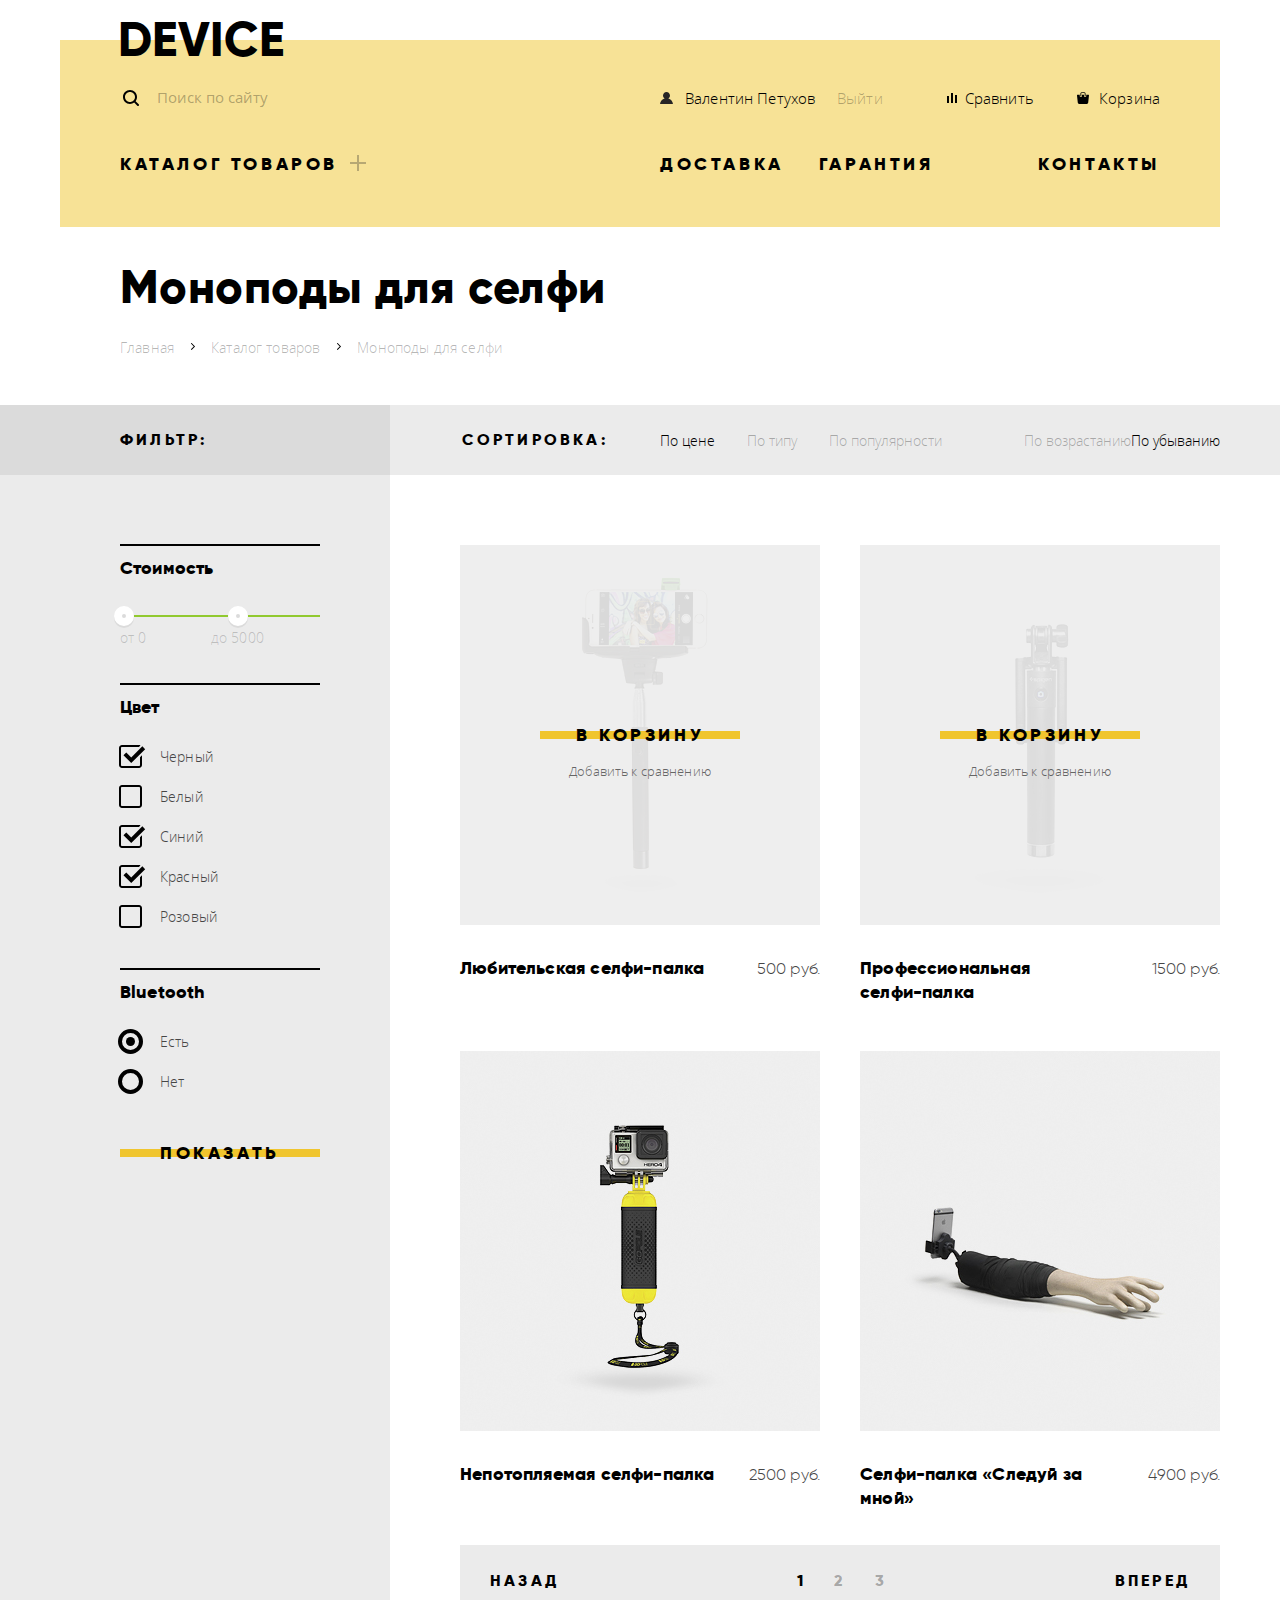
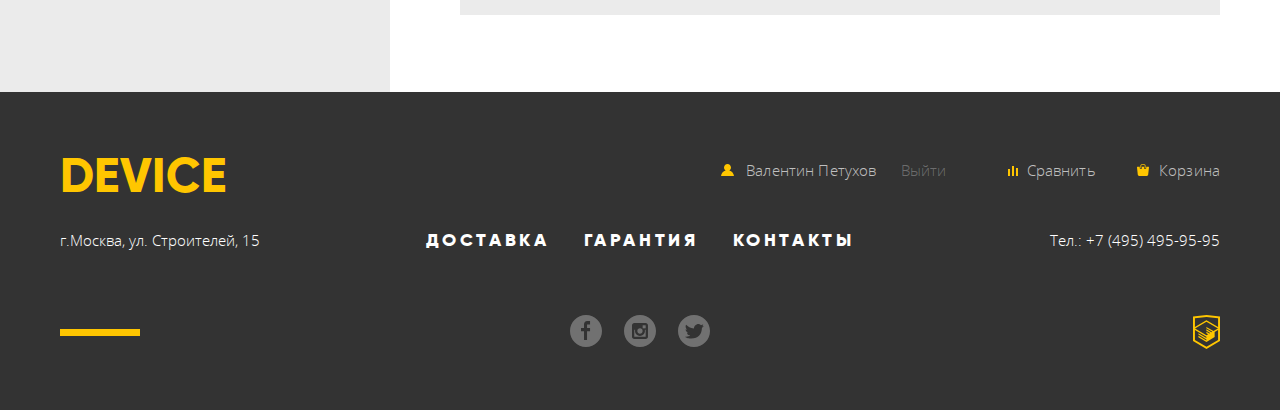
==== commit 6a7fa915: "фильтр каталога" ====
--- a/catalog.html
+++ b/catalog.html
@@ -73,8 +73,8 @@
               <fieldset>
                 <legend>Стоимость</legend>
                 <div class="price-range">
-                  <span>от 0</span>
-                  <span>до 5000</span>
+                  <span class="price-range-control price-range-control-min">от 0</span>
+                  <span class="price-range-control price-range-control-max">до 5000</span>
                 </div>
               </fieldset>
               <fieldset>
@@ -106,11 +106,11 @@
                 <legend>Bluetooth</legend>
                 <ul>
                   <li>
-                    <input class="filter-input filter-input-radio" type="radio" name="bluetooth" value="with" id="filter-with-bluetooth" checked>
+                    <input class="visually-hidden filter-input filter-input-radio" type="radio" name="bluetooth" value="with" id="filter-with-bluetooth" checked>
                     <label for="filter-with-bluetooth">Есть</label>
                   </li>
                   <li>
-                    <input class="filter-input filter-input-radio" type="radio" name="bluetooth" value="without" id="filter-without-bluetooth">
+                    <input class="visually-hidden filter-input filter-input-radio" type="radio" name="bluetooth" value="without" id="filter-without-bluetooth">
                     <label for="filter-without-bluetooth">Нет</label>
                   </li>
                 </ul>
@@ -122,7 +122,7 @@
             <h2 class="visually-hidden"> Каталог товаров</h2>
             <ul class="catalog-list">
               <li class="catalog-item">
-                <p>
+                <p class="catalog-item-img">
                   <img src="img/item-1.jpg" width="360" height="380" alt="Любительская селфи-палка">
                 </p>
                 <p class="catalog-item-hover">
@@ -137,7 +137,7 @@
                 </div>
               </li>
               <li class="catalog-item">
-                <p>
+                <p class="catalog-item-img">
                   <img src="img/item-2.jpg" width="360" height="380" alt="Профессиональная селфи-палка">
                 </p>
                 <p class="catalog-item-hover">
@@ -152,7 +152,7 @@
                 </div>
               </li>
               <li class="catalog-item">
-                <p>
+                <p class="catalog-item-img">
                   <img src="img/item-3.jpg" width="360" height="380" alt="Непотопляемая селфи-палка">
                 </p>
                 <p class="catalog-item-hover">
@@ -167,7 +167,7 @@
                 </div>
               </li>
               <li class="catalog-item">
-                <p>
+                <p class="catalog-item-img">
                   <img src="img/item-4.jpg" width="360" height="380" alt="Селфи-палка «Следуй за мной»">
                 </p>
                 <p class="catalog-item-hover">
@@ -200,10 +200,10 @@
         <div class="main-footer-top">
           <a class="main-footer-logo logo" href="index.html">Device</a>
           <div class="footer-user-navigation">
-            <a class="footer-user-link profile-link" href="profile.html">Валентин Петухов</a>
+            <a class="footer-user-link login-link" href="profile.html">Валентин Петухов</a>
             <a class="footer-user-link logout-link" href="#">Выйти</a>
             <a class="footer-user-link compare-link" href="#">Сравнить</a>
-            <a class="footer-user-link" href="#">Корзина</a>
+            <a class="footer-user-link cart-link" href="#">Корзина</a>
           </div>
         </div>
         <div class="main-footer-mid">
@@ -217,9 +217,9 @@
         </div>
         <div class="main-footer-bottom">
           <ul class="footer-social">
-            <li><a class="social-button" href="#" aria-label="Фейсбук">Фейсбук</a></li>
-            <li><a class="social-button" href="#" aria-label="Инстаграм">Инстаграм</a></li>
-            <li><a class="social-button" href="#" aria-label="Твиттер">Твиттер</a></li>
+            <li><a class="social-button social-button-fb" href="#" aria-label="Фейсбук">Фейсбук</a></li>
+            <li><a class="social-button social-button-instagram" href="#" aria-label="Инстаграм">Инстаграм</a></li>
+            <li><a class="social-button social-button-twitter" href="#" aria-label="Твиттер">Твиттер</a></li>
           </ul>
           <p class="footer-copyright">
             <a class="copyright-button" href="https://htmlacademy.ru/intensive/htmlcss" aria-label="HTML Academy">HTML Academy</a>
--- a/css/style.css
+++ b/css/style.css
@@ -84,9 +84,9 @@
 }
 
 .main-header-logo {
-  position: relative;
-  top: 25px;
-  margin-left: 57px;
+  position: absolute;
+  top: 16px;
+  margin-left: 58px;
 
   color: #000000;
 }
@@ -107,7 +107,8 @@
   display: flex;
   flex-wrap: wrap;
 
-  padding: 33px 60px 47px;
+  padding: 33px 60px 48px;
+  margin-top: 40px;
 
   background-color: #f7e296;
 }
@@ -228,7 +229,7 @@
 }
 
 .login-link::before {
-  left: -2px;
+  left: 0px;
 
   background-image: url("../img/user.svg");
   background-repeat: no-repeat;
@@ -236,6 +237,7 @@
 }
 
 .compare-link::before {
+  top: 20px;
   left: 7px;
 
   background-image: url("../img/compare.svg");
@@ -350,7 +352,7 @@
   max-height: 130px;
   width: 600px;
   margin: 0;
-  padding: 32px 500px 20px 60px;
+  padding: 18px 500px 35px 60px;
 
   list-style: none;
   line-height: 36px;
@@ -451,9 +453,8 @@
 .promo-item {
   display: flex;
   flex-wrap: wrap;
-  align-items: center;
-
-  margin-bottom: 100px;
+
+  margin-bottom: 98px;
 }
 
 .promo-item-image {
@@ -463,6 +464,18 @@
   margin-right: 40px;
 
   text-align: center;
+}
+
+.promo-item:nth-child(2) .promo-item-image img {
+  position: relative;
+  top: 13px;
+  left: 9px;
+}
+
+.promo-item:last-child .promo-item-image img {
+  position: relative;
+  top: 66px;
+  left: 14px;
 }
 
 .promo-item-info {
@@ -487,7 +500,7 @@
 .promo-item-title {
   position: relative;
 
-  padding-top: 70px;
+  padding-top: 80px;
   margin-bottom: 20px;
   z-index: 1;
 }
@@ -496,7 +509,7 @@
   content: "";
 
   position: absolute;
-  top: 29px;
+  top: 38px;
 
   width: 100px;
   height: 7px;
@@ -505,13 +518,14 @@
 
 .promo-item-info::after {
   position: absolute;
-  top: -23px;
+  top: -13px;
   right: -7px;
 
   font-family: "Gilroy", "Verdana", sans-serif;
   font-size: 179px;
   line-height: 179px;
   font-weight: 800;
+  letter-spacing: 1.79px;
   color: #ffffff;
   z-index: 0;
 }
@@ -566,10 +580,12 @@
 
 .promo .button {
   width: 220px;
-  margin-bottom: 50px;
+  margin-bottom: 46px;
 }
 
 .promo-item-property .property-value {
+  padding-bottom: 3px;
+
   font-family: "Gilroy", "Verdana", sans-serif;
   font-size: 36px;
   font-weight: 300;
@@ -688,8 +704,9 @@
 }
 
 .services {
-  background-image: linear-gradient(to bottom, #ffffff, #ffffff 25%, #dbdbdb 25%, #dbdbdb);
-  padding-bottom: 70px;
+  background-image: linear-gradient(to bottom, #ffffff, #ffffff 26%, #e5e5e5 26%, #e5e5e5);
+  padding-bottom: 68px;
+  margin-bottom: 95px;
 }
 
 .services .container {
@@ -701,7 +718,7 @@
   width: 277px;
 
   padding: 80px 0 45px;
-  margin-right: 116px;
+  margin-right: 117px;
 
   border-right: 7px solid #000000;
 }
@@ -794,12 +811,16 @@
   margin: 0;
 }
 
+.brands {
+  margin-bottom: 89px;
+}
+
 .brands-list {
   display: flex;
   flex-wrap: wrap;
   justify-content: space-between;
 
-  padding: 90px 0 90px;
+  padding: 0;
 }
 .brand-item {
   width: 260px;
@@ -863,7 +884,7 @@
 }
 
 .contact p {
-  margin: 0 0 40px;
+  margin: 0 0 39px;
 }
 
 .info p,
@@ -949,6 +970,10 @@
   color: #ffc600;
 }
 
+.footer-user-navigation {
+  padding-top: 3px;
+}
+
 .footer-user-navigation a {
   color: rgb(255, 255, 255, 0.7);
 }
@@ -956,15 +981,14 @@
 .footer-user-link {
   position: relative;
 
-  margin-left: 30px;
-  padding: 10px 0 10px 30px;
+  margin-left: 29px;
+  padding: 0 0 0 30px;
 }
 
 .footer-user-link::before {
   content: "";
 
   position: absolute;
-  top: 15px;
   left: 3px;
 
   width: 16px;
@@ -981,13 +1005,16 @@
 }
 
 .footer-user-navigation .login-link::before {
+  top: 4px;
+  left: 5px;
   background-image: url("../img/user-orange.svg");
   background-repeat: no-repeat;
   background-position: 0 0;
 }
 
 .footer-user-navigation .compare-link::before {
-  left: 12px;
+  top: 6px;
+  left: 11px;
 
   background-image: url("../img/compare-orange.svg");
   background-repeat: no-repeat;
@@ -995,6 +1022,7 @@
 }
 
 .footer-user-navigation .cart-link::before {
+  top: 4px;
   left: 8px;
   background-image: url("../img/cart-orange.svg");
   background-repeat: no-repeat;
@@ -1155,6 +1183,7 @@
 
 .page-title {
   padding-left: 60px;
+  margin: 36px 0 25px;
 
   font-family: "Gilroy", "Verdana", sans-serif;
   font-size: 47px;
@@ -1167,6 +1196,7 @@
 .breadcrumbs {
   display: flex;
   padding-left: 60px;
+  margin: 0 0 45px 0;
 }
 
 .breadcrumbs,
@@ -1175,11 +1205,27 @@
   list-style: none;
 }
 
-.breadcrumbs a {
-  margin-right: 37px;
+.breadcrumbs li {
+  position: relative;
+
+  padding-right: 37px;
 
   font-size: 14px;
   line-height: 24px;
+}
+
+.breadcrumbs li:not(.breadcrumbs-current)::after {
+  content: "";
+
+  position: absolute;
+  top: 7px;
+  right: 16px;
+
+  width: 4px;
+  height: 7px;
+
+  background-image: url(../img/nav-arrow.svg);
+  background-repeat: no-repeat;
 }
 
 .breadcrumbs a:hover {
@@ -1203,6 +1249,10 @@
 
 .filters .button {
   width: 200px;
+}
+
+.filters-form {
+  padding-top: 69px;
 }
 
 .filters-form fieldset {
@@ -1225,20 +1275,136 @@
 
 .filters fieldset {
   border: none;
+  margin-bottom: 31px;
 }
 
 .filters legend {
+  width: 100%;
+  padding-top: 10px;
+  padding-bottom: 18px;
+
   font-family: "Gilroy", "Verdana", sans-serif;
   font-size: 18px;
   line-height: 24px;
   font-weight: 800;
   color: #000000;
+
+  border-top: 2px solid #000000;
+}
+
+.price-range {
+  padding-top: 5px;
+  margin-top: 17px;
+  border-top: 2px solid #91c92f;
+}
+
+.price-range-control {
+  position: relative;
+
+  font-size: 14px;
+  line-height: 24px;
+  color: rgb(0, 0, 0, 0.2);
+}
+
+.price-range-control-min {
+  margin-right: 60px;
+}
+
+.price-range-control::before {
+  content: "";
+
+  position: absolute;
+  top: -22px;
+  left: -6px;
+
+  width: 4px;
+  height: 4px;
+
+  border: 8px solid #ffffff;
+  border-radius: 50%;
+  background-color: #dbdbdb;
+  box-shadow: 0px 2px 0px 0px #dbdbdb;
+  cursor: pointer;
+}
+
+.price-range-control-max::before {
+  left: 17px;
 }
 
 .filters ul {
+  padding: 0;
+  margin: 0;
   list-style: none;
   line-height: 18px;
 }
+
+.filter-option {
+  /*margin-bottom: 24px;*/
+}
+
+.filter-input + label {
+  position: relative;
+  cursor: pointer;
+
+  padding-left: 40px;
+
+  font-size: 14px;
+  line-height: 40px;
+}
+
+.filter-input-checkbox + label::before {
+  content: "";
+
+  position: absolute;
+  top: -2px;
+  left: -1px;
+
+  width: 23px;
+  height: 23px;
+
+  background-image: url(../img/checkbox-off.svg);
+
+}
+
+.filter-input-checkbox:checked + label::before {
+  width: 27px;
+
+  background-image: url(../img/checkbox-on.svg);
+}
+
+.filter-input-radio + label::before{
+  content: "";
+
+  position: absolute;
+  top: -3px;
+  left: -2px;
+
+  width: 17px;
+  height: 17px;
+
+  border: 4px solid #000000;
+  border-radius: 50%;
+}
+
+.filter-input-radio:checked + label::after {
+  content: "";
+
+  position: absolute;
+  top: 5px;
+  left: 6px;
+
+  width: 9px;
+  height: 9px;
+
+  background-color: #000000;
+  border-radius: 50%;
+}
+
+/*.filter-input-checkbox:checked ~ .filter-option label::before {
+  width: 27px;
+
+  background-image: url(../img/checkbox-on.svg);
+}*/
 
 .filter-input:disabled + label {
   color: #999999;
@@ -1318,11 +1484,15 @@
 .catalog {
   width: 760px;
   padding-left: 70px;
+  padding-top: 70px;
+  padding-bottom: 77px;
 
   background-color: #ffffff;
 }
 
 .catalog-list {
+  position: relative;
+
   display: flex;
   flex-wrap: wrap;
   justify-content: space-between;
@@ -1337,19 +1507,40 @@
 
 .catalog-item {
   width: 360px;
+  padding-bottom: 47px;
+}
+
+.catalog-item p {
+  margin: 0;
 }
 
 .catalog-name-wrap {
   display: flex;
   justify-content: space-between;
   align-items: baseline;
+
+  padding-top: 22px;
 }
 
 .catalog-item-hover {
+  display: block;
+  position: absolute;
+  top: 0px;
+
+  width: 360px;
+  height: 380px;
+
   text-align: center;
-}
-
-.catalog-item-name {
+  background-color: rgb(238, 238, 238, 0.7);
+}
+
+.catalog-item-hover .button {
+  margin-top: 170px;
+}
+
+/*.catalog-item img:hover ~ .catalog-item-hover */
+
+.catalog-item-name, .catalog-item h3 {
   font-family: "Gilroy", "Verdana", sans-serif;
   font-size: 18px;
   font-weight: 800;
@@ -1378,7 +1569,7 @@
   display: flex;
   justify-content: space-between;
   align-items: center;
-  margin-bottom: 77px;
+  margin-top: -12px;
 
   background-color: rgb(0, 0, 0, 0.08);
 }
@@ -1386,7 +1577,7 @@
 .pagination-list .pagination-pages {
   display: flex;
   margin: 0;
-  padding: 0;
+  padding: 0 0 0 10px;
 
   list-style: none;
 }
@@ -1408,7 +1599,7 @@
 }
 
 .pagination-btn {
-  padding: 25px 30px;
+  padding: 24px 30px 22px;
 }
 
 .pagination-btn:hover {
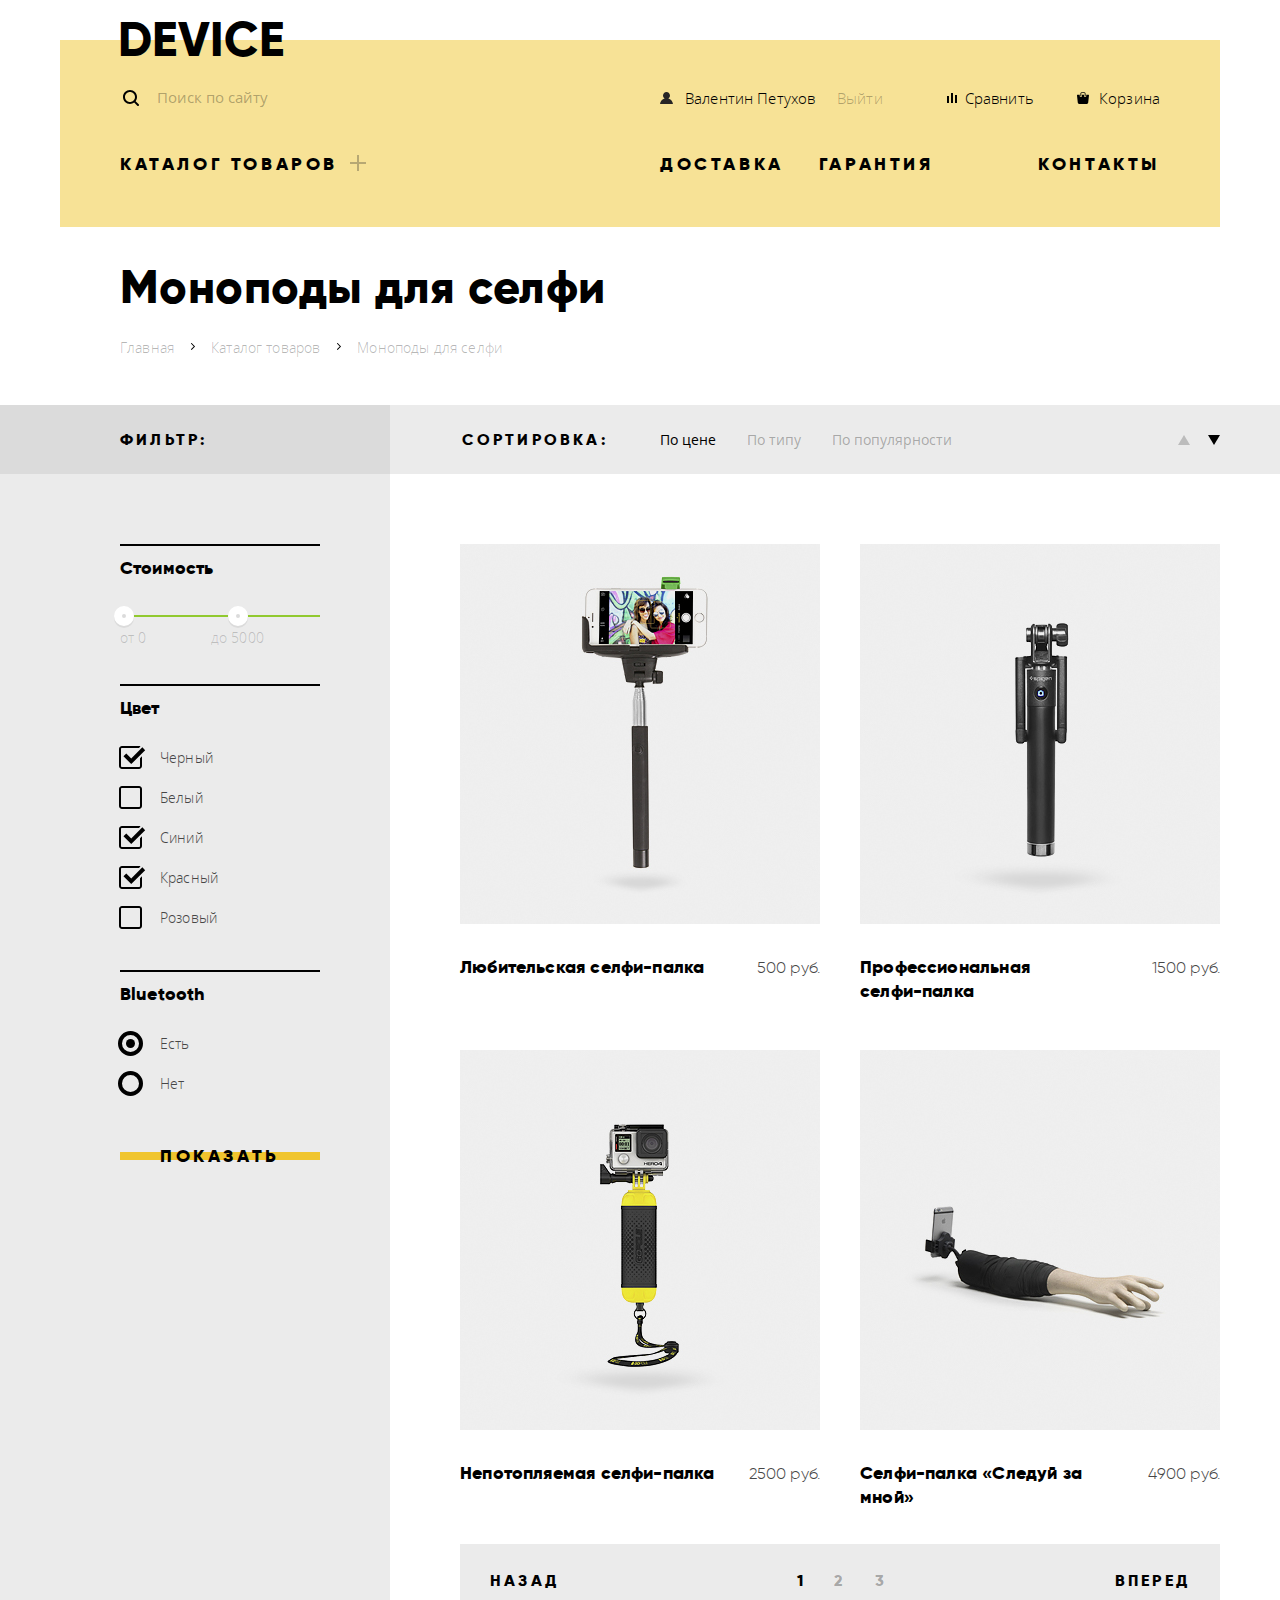
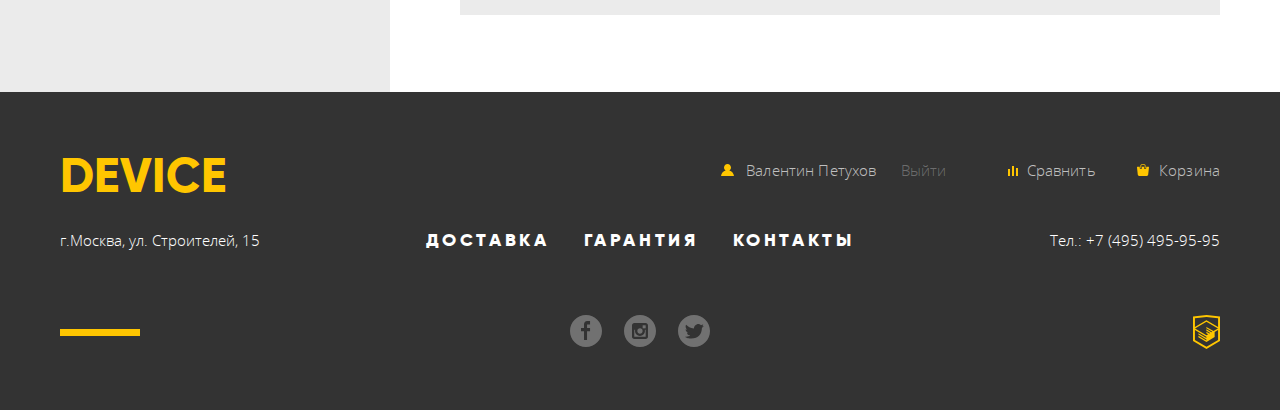
==== commit 036d31eb: "стрелки сортировки" ====
--- a/catalog.html
+++ b/catalog.html
@@ -59,8 +59,8 @@
               <li><a href="#">По популярности</a></li>
             </ul>
             <ul class="sort sort-order">
-              <li class="arrow arrow-low"><a href="#">По возрастанию</a></li>
-              <li class="arrow arrow-high" ><a class="sort-current">По убыванию</a></li>
+              <li><a class="arrow arrow-low" href="#">По возрастанию</a></li>
+              <li><a class="arrow arrow-high sort-current">По убыванию</a></li>
             </ul>
           </div>
         </div>
--- a/css/style.css
+++ b/css/style.css
@@ -1252,7 +1252,7 @@
 }
 
 .filters-form {
-  padding-top: 69px;
+  padding-top: 70px;
 }
 
 .filters-form fieldset {
@@ -1275,7 +1275,7 @@
 
 .filters fieldset {
   border: none;
-  margin-bottom: 31px;
+  margin-bottom: 32px;
 }
 
 .filters legend {
@@ -1338,10 +1338,6 @@
   line-height: 18px;
 }
 
-.filter-option {
-  /*margin-bottom: 24px;*/
-}
-
 .filter-input + label {
   position: relative;
   cursor: pointer;
@@ -1400,12 +1396,6 @@
   border-radius: 50%;
 }
 
-/*.filter-input-checkbox:checked ~ .filter-option label::before {
-  width: 27px;
-
-  background-image: url(../img/checkbox-on.svg);
-}*/
-
 .filter-input:disabled + label {
   color: #999999;
 }
@@ -1414,7 +1404,7 @@
   display: flex;
   align-items: center;
   width: 760px;
-  padding: 20px 0 20px 72px;
+  padding: 23px 0 22px 72px;
 
   background-color: #ebebeb;
 }
@@ -1430,17 +1420,20 @@
   padding: 0;
 }
 
-.sort-type a{
-  margin-right: 32px;
+.sort-type a {
+  margin-right: 31px;
 }
 
 .sort-order {
   margin-left: auto;
-}
-
-.sort a {
+
+}
+
+.sort-type a,
+.sort-type li {
   font-size: 14px;
   line-height: 18px;
+  font-weight: normal;
   letter-spacing: 0;
   color: rgb(0, 0, 0, 0.3);
 }
@@ -1455,10 +1448,39 @@
   color: #000000;
 }
 
+.arrow {
+  display: block;
+  width: 0;
+  height: 0;
+
+  font-size: 0;
+
+  border-right: 6px solid transparent;
+  border-left: 6px solid transparent;
+  opacity: 0.2;
+}
+
+.arrow-low {
+  border-bottom: 10px solid #000000;
+}
+
+.arrow-high {
+  margin-left: 18px;
+  border-top: 10px solid #000000;
+}
+
+.arrow:not(.sort-current):hover {
+  opacity: 0.4;
+}
+
+.sort-current {
+  opacity: 1;
+}
+
 .button-cart {
   display: block;
   width: 200px;
-  margin: 0 auto;
+  margin: 0 auto 8px;
 }
 
 .button-compare {
@@ -1532,13 +1554,16 @@
 
   text-align: center;
   background-color: rgb(238, 238, 238, 0.7);
+  opacity: 0;
 }
 
 .catalog-item-hover .button {
   margin-top: 170px;
 }
 
-/*.catalog-item img:hover ~ .catalog-item-hover */
+.catalog-item-hover:hover {
+  opacity: 1;
+}
 
 .catalog-item-name, .catalog-item h3 {
   font-family: "Gilroy", "Verdana", sans-serif;
@@ -1561,6 +1586,7 @@
   font-family: "Gilroy", "Verdana", sans-serif;
   font-size: 16px;
   line-height: 24px;
+  letter-spacing: 0.16px;
   font-weight: 300;
   text-align: right;
 }
@@ -1599,7 +1625,7 @@
 }
 
 .pagination-btn {
-  padding: 24px 30px 22px;
+  padding: 25px 30px 22px;
 }
 
 .pagination-btn:hover {
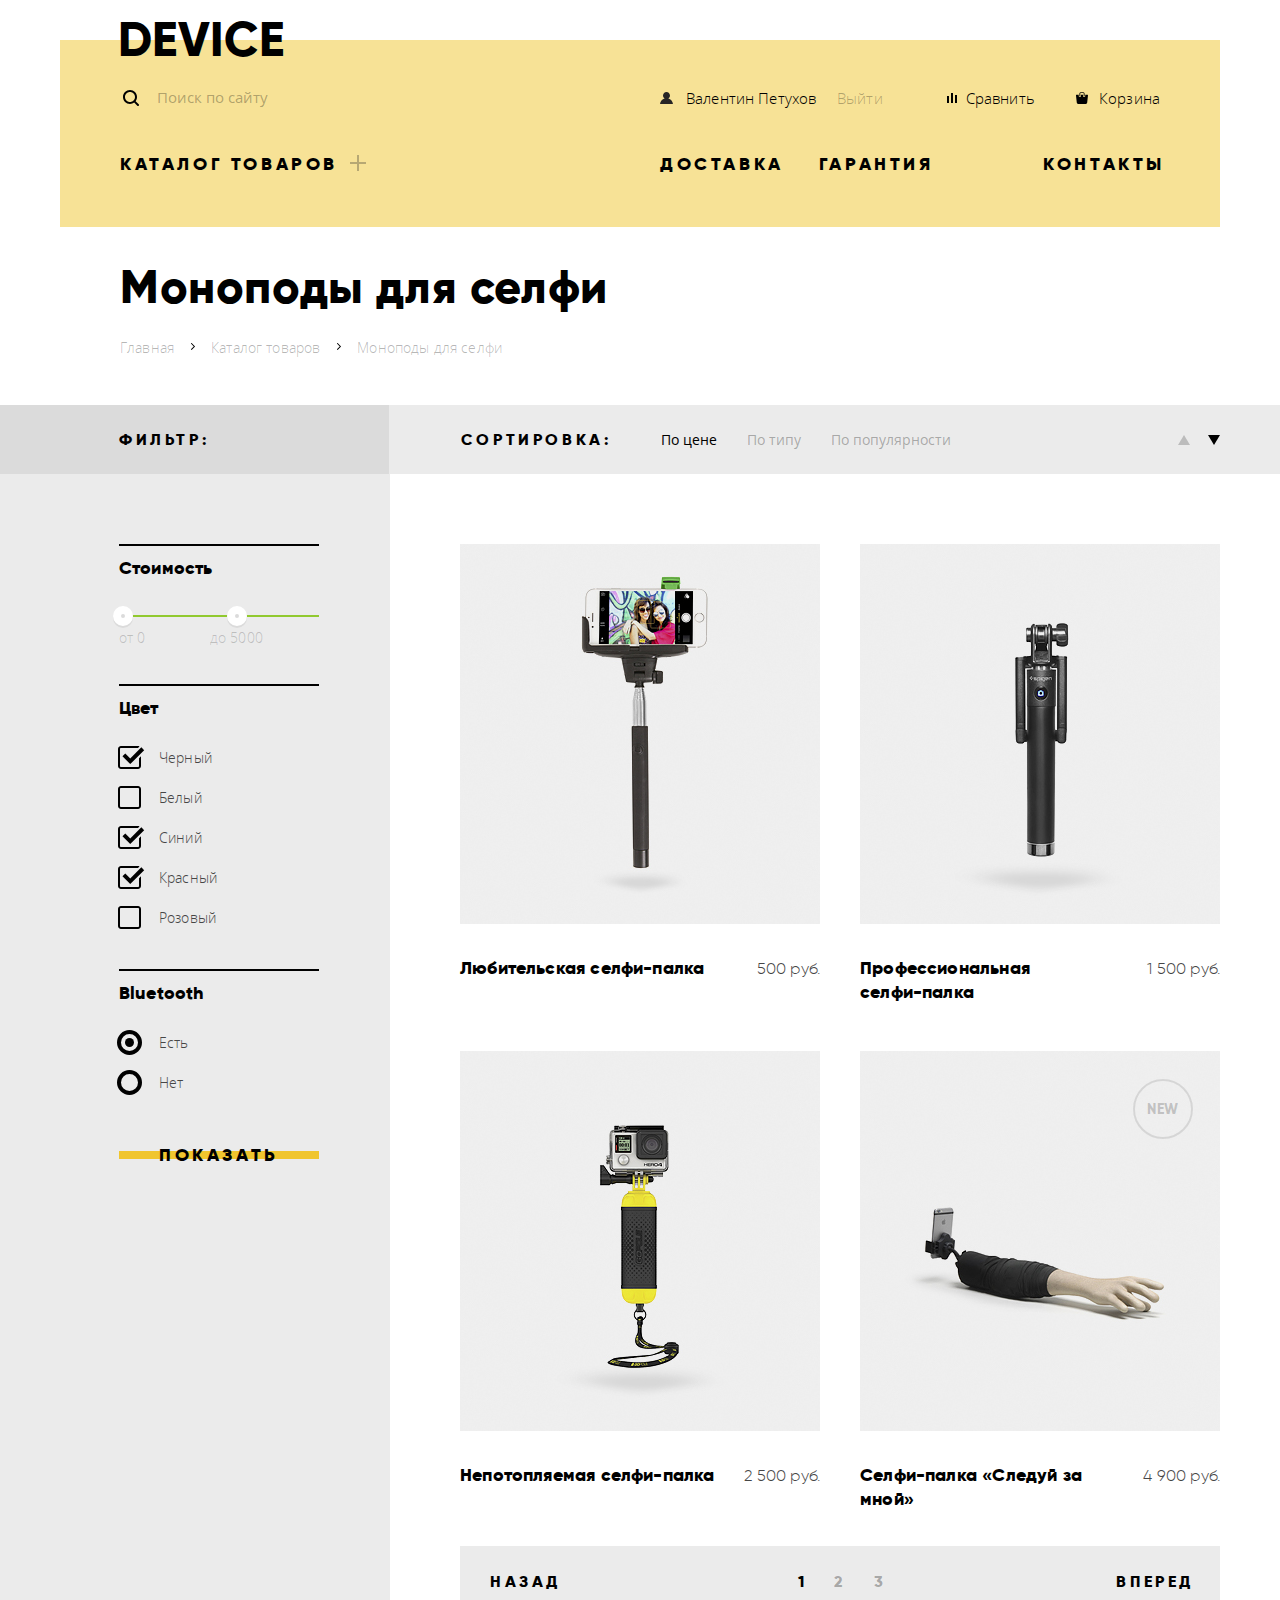
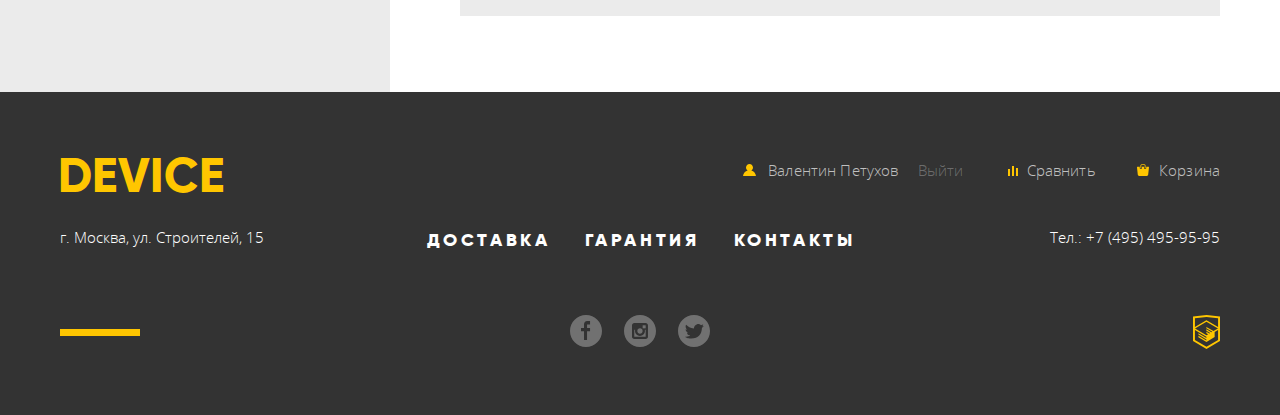
==== commit 13181d1a: "правки ПП" ====
--- a/catalog.html
+++ b/catalog.html
@@ -148,7 +148,7 @@
                   <h3 class="item-pro">
                     <a class="catalog-item-name" href="catalog-item.html">Профессиональная селфи-палка</a>
                   </h3>
-                  <p class="catalog-item-price">1500 руб.</p>
+                  <p class="catalog-item-price">1 500 руб.</p>
                 </div>
               </li>
               <li class="catalog-item">
@@ -163,10 +163,11 @@
                   <h3>
                     <a class="catalog-item-name" href="catalog-item.html">Непотопляемая селфи-палка</a>
                   </h3>
-                  <p class="catalog-item-price">2500 руб.</p>
-                </div>
-              </li>
-              <li class="catalog-item">
+                  <p class="catalog-item-price">2 500 руб.</p>
+                </div>
+              </li>
+              <li class="catalog-item">
+                <span class="new">New</span>
                 <p class="catalog-item-img">
                   <img src="img/item-4.jpg" width="360" height="380" alt="Селфи-палка «Следуй за мной»">
                 </p>
@@ -178,7 +179,7 @@
                   <h3>
                     <a class="catalog-item-name" href="catalog-item.html">Селфи-палка «Следуй за мной»</a>
                   </h3>
-                  <p class="catalog-item-price">4900 руб.</p>
+                  <p class="catalog-item-price">4 900 руб.</p>
                 </div>
               </li>
             </ul>
@@ -207,7 +208,7 @@
           </div>
         </div>
         <div class="main-footer-mid">
-          <p class="footer-contacts">г.Москва, ул. Строителей, 15</p>
+          <p class="footer-contacts">г. Москва, ул. Строителей, 15</p>
           <div class="footer-nav">
             <a href="delivery.html">Доставка</a>
             <a href="garant.html">Гарантия</a>
--- a/css/style.css
+++ b/css/style.css
@@ -214,8 +214,8 @@
 
 .user-link {
   position: relative;
-  margin-left: 40px;
-  padding: 10px 0 10px 25px;
+  margin-left: 38px;
+  padding: 10px 0 10px 26px;
 }
 
 .user-link::before {
@@ -280,7 +280,7 @@
 
 a.logout-link {
   margin-left: 0;
-  margin-right: 17px;
+  margin-right: 19px;
   padding-left: 20px;
 
   color: rgb(0, 0, 0, 0.3);
@@ -339,6 +339,7 @@
 
 .site-navigation-contacts {
   margin-left: auto;
+  margin-right: -5px;
 }
 
 .drop-down-menu {
@@ -544,8 +545,18 @@
 
 .promo-item-info p {
   margin: 0;
-  padding-right: 15px;
-  margin-bottom: 43px;
+  padding-right: 20px;
+  margin-bottom: 42px;
+
+  letter-spacing: 0.17px;
+}
+
+.promo-item:nth-child(2) .promo-item-text {
+  padding-right: 50px;
+}
+
+.promo-item:nth-child(3) .promo-item-text {
+  padding-right: 30px;
 }
 
 .button {
@@ -553,7 +564,9 @@
   padding: 8px 0;
 
   text-align: center;
-  background-image: linear-gradient(to bottom, transparent, transparent 40%, #f0c52e 40%, #f0c52e 60%, transparent 60%, transparent)
+  background-image: linear-gradient(to bottom, transparent, transparent 40%, #f0c52e 40%, #f0c52e 60%, transparent 60%, transparent);
+
+  cursor: pointer;
 }
 
 .button,
@@ -580,11 +593,17 @@
 
 .promo .button {
   width: 220px;
-  margin-bottom: 46px;
+  margin-bottom: 48px;
+}
+
+.promo-item-property {
+
+  margin-left: -2px;
 }
 
 .promo-item-property .property-value {
-  padding-bottom: 3px;
+  padding: 0;
+  padding-bottom: 5px;
 
   font-family: "Gilroy", "Verdana", sans-serif;
   font-size: 36px;
@@ -594,11 +613,21 @@
 }
 
 .promo-item-property .property-name {
-  padding-right: 71px;
+  padding: 0;
+  padding-right: 78px;
 
   font-size: 13px;
   line-height: 20px;
+  font-weight: 300;
   text-align: left;
+}
+
+.property-name:nth-child(2) {
+  padding-right: 76px;
+}
+
+.promo-item:nth-child(3) .property-name {
+  padding-right: 44px;
 }
 
 .category {
@@ -809,6 +838,11 @@
 
 .services p {
   margin: 0;
+  letter-spacing: 0.18px;
+}
+
+.services-item-credit p {
+  padding-right: 35px;
 }
 
 .brands {
@@ -858,6 +892,7 @@
   position: relative;
   padding-top: 55px;
   margin-bottom: 43px;
+  margin-left: -2px;
 }
 
 .title::before {
@@ -865,6 +900,7 @@
 
   position: absolute;
   top: 3px;
+  left: 2px;
 
   width: 80px;
   height: 7px;
@@ -872,11 +908,17 @@
 }
 
 .info {
-  width: 472px;
-}
-
-.info p {
+  width: 470px;
+}
+
+.info-text{
   margin: 0 0 30px;
+
+  letter-spacing: 0.12px;
+}
+
+.info-text-2 {
+  letter-spacing: -0.15px;
 }
 
 .contact {
@@ -884,18 +926,14 @@
 }
 
 .contact p {
-  margin: 0 0 39px;
-}
-
-.info p,
-.contatct p,
-.footer-contacts {
-  letter-spacing: 0;
+  margin: 0 0 39px -2px;
+
+  letter-spacing: 0.12px;
 }
 
 .info-transport {
-  padding: 35px 0 0 0;
-  margin: 0 0 55px 0;
+  padding: 36px 0 0 0;
+  margin: 0 0 54px 0;
 
   font-family: "Gilroy", "Verdana", sans-serif;
   font-size: 16px;
@@ -938,7 +976,7 @@
 }
 
 .main-footer {
-  padding: 60px 0;
+  padding: 60px 0 65px;
   background-color: #333333;
 }
 
@@ -952,7 +990,7 @@
   display: flex;
   justify-content: space-between;
 
-  margin-bottom: 25px;
+  margin-bottom: 22px;
 }
 
 .footer-user-navigation a:hover,
@@ -963,6 +1001,7 @@
 
 .main-footer-logo {
   position: relative;
+  margin-left: -2px;
 }
 
 .main-footer-logo,
@@ -1001,6 +1040,8 @@
 }
 
 .footer-user-navigation .logout-link {
+  margin-right: auto;
+  padding-left: 15px;
   color: rgb(255, 255, 255, 0.3);
 }
 
@@ -1031,12 +1072,18 @@
 
 .footer-contacts {
   width: 260px;
-
-  margin: 0;
+  margin: 0;
+
+  letter-spacing: 0;
 }
 
 .footer-contacts-tel {
   text-align: right;
+}
+
+.footer-nav {
+  line-height: 24px;
+  padding-left: 2px;
 }
 
 .footer-nav a {
@@ -1057,8 +1104,9 @@
 .main-footer-mid {
   display: flex;
   justify-content: space-between;
-
-  margin-bottom: 60px;
+  align-items: flex-end;
+
+  margin-bottom: 63px;
 }
 
 .main-footer-bottom {
@@ -1189,7 +1237,7 @@
   font-size: 47px;
   line-height: 48px;
   font-weight: 800px;
-  letter-spacing: 0.47px;
+  letter-spacing: 0.6px;
   color: #000000;
 }
 
@@ -1244,7 +1292,7 @@
 
 .filters {
   width: 200px;
-  padding: 0 70px 0 60px;
+  padding: 0 70px 0 59px;
 }
 
 .filters .button {
@@ -1268,7 +1316,7 @@
   font-size: 16px;
   line-height: 24px;
   font-weight: 800;
-  letter-spacing: 3.2px;
+  letter-spacing: 3.6px;
   text-transform: uppercase;
   color: #000000;
 }
@@ -1276,6 +1324,10 @@
 .filters fieldset {
   border: none;
   margin-bottom: 32px;
+}
+
+.filters fieldset:nth-child(2) {
+  margin-bottom: 31px;
 }
 
 .filters legend {
@@ -1410,7 +1462,7 @@
 }
 
 .container-sort h3 {
-  margin-right: 52px;
+  margin-right: 50px;
 }
 
 .sort {
@@ -1421,7 +1473,7 @@
 }
 
 .sort-type a {
-  margin-right: 31px;
+  margin-right: 30px;
 }
 
 .sort-order {
@@ -1507,7 +1559,7 @@
   width: 760px;
   padding-left: 70px;
   padding-top: 70px;
-  padding-bottom: 77px;
+  padding-bottom: 76px;
 
   background-color: #ffffff;
 }
@@ -1528,10 +1580,35 @@
 }
 
 .catalog-item {
+  position: relative;
+
   width: 360px;
   padding-bottom: 47px;
 }
 
+.new {
+  display: block;
+  position: absolute;
+  top: 28px;
+  right: 27px;
+
+  width: 56px;
+  height: 39px;
+  padding: 17px 0 0 0px;
+
+  border-radius: 50%;
+  border: 2px solid rgb(0, 0, 0, 0.1);
+
+  font-family: "Gilroy", "Verdana", sans-serif;
+  font-size: 14px;
+  line-height: 24px;
+  font-weight: 800;
+  letter-spacing: 0.7px;
+  color: rgb(0, 0, 0, 0.2);
+  text-align: center;
+  text-transform: uppercase;
+}
+
 .catalog-item p {
   margin: 0;
 }
@@ -1541,7 +1618,7 @@
   justify-content: space-between;
   align-items: baseline;
 
-  padding-top: 22px;
+  padding-top: 23px;
 }
 
 .catalog-item-hover {
@@ -1555,10 +1632,11 @@
   text-align: center;
   background-color: rgb(238, 238, 238, 0.7);
   opacity: 0;
+  cursor: pointer;
 }
 
 .catalog-item-hover .button {
-  margin-top: 170px;
+  margin-top: 171px;
 }
 
 .catalog-item-hover:hover {
@@ -1609,7 +1687,7 @@
 }
 
 .pagination-item {
-  padding: 14px;
+  padding: 0 13px 0 14px;
 
   color: rgb(0, 0, 0, 0.3);
 }
@@ -1625,7 +1703,7 @@
 }
 
 .pagination-btn {
-  padding: 25px 30px 22px;
+  padding: 24px 26px 22px 30px;
 }
 
 .pagination-btn:hover {
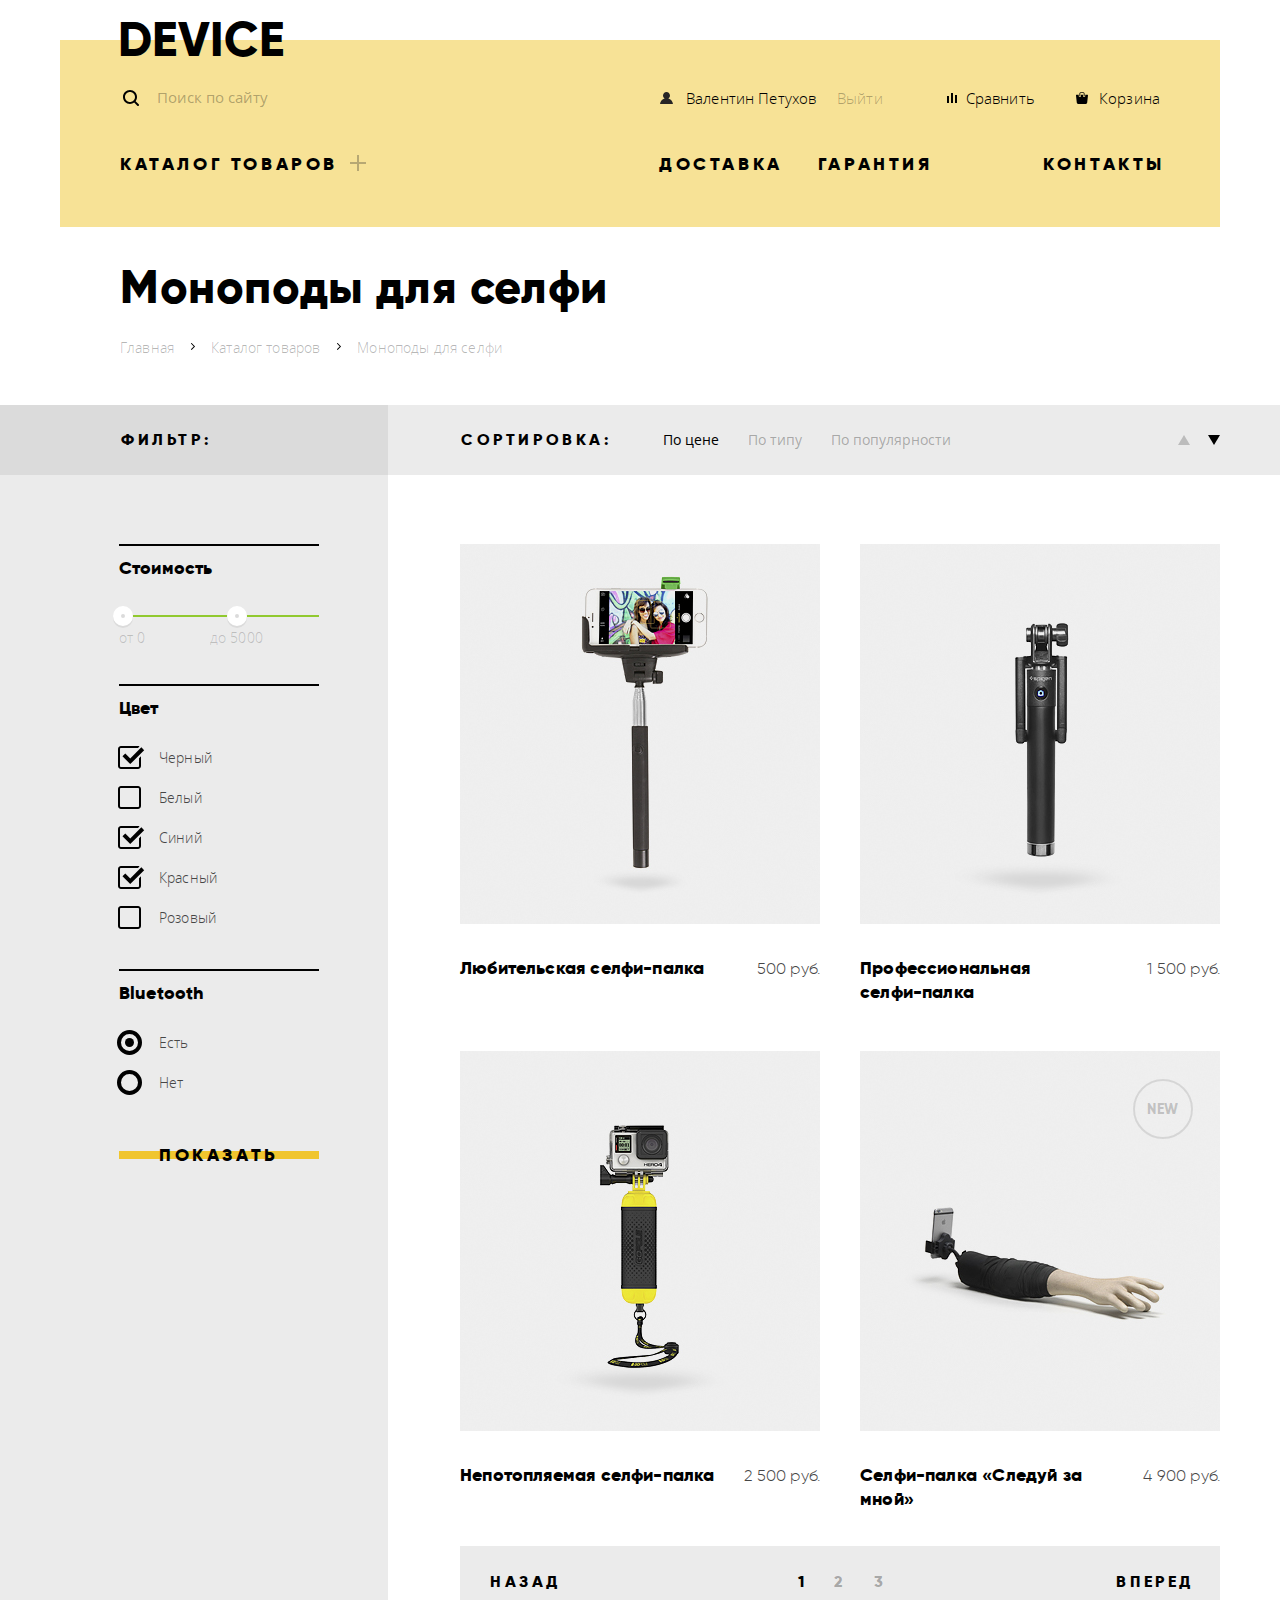
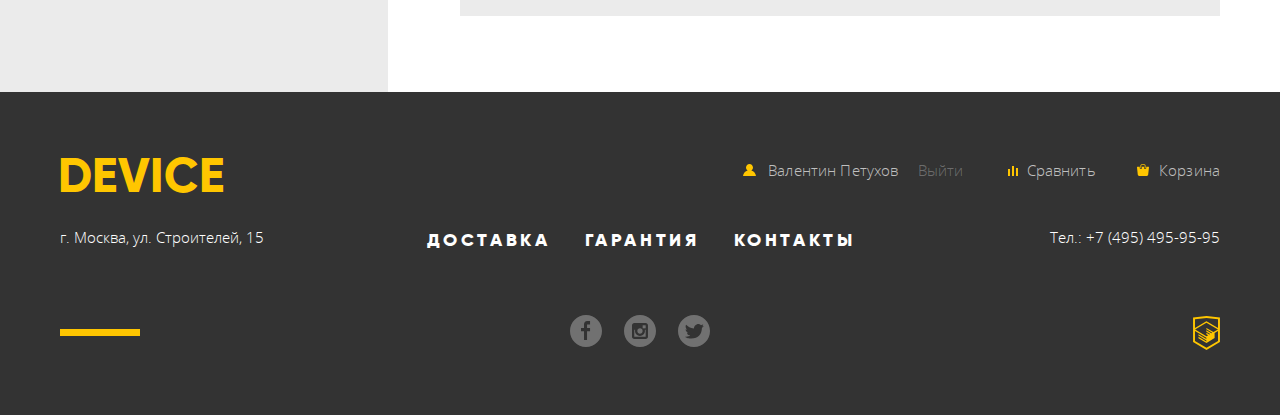
==== commit ac5f298c: "префиксы + правки" ====
--- a/catalog.html
+++ b/catalog.html
@@ -50,7 +50,9 @@
       </div>
       <div class="wrapper-sort">
         <div class="container top-catalog">
-          <h3 class="filters">Фильтр:</h3>
+          <div class="container-filter">
+            <h3>Фильтр:</h3>
+          </div>
           <div class="container-sort">
             <h3>Сортировка:</h3>
             <ul class="sort sort-type">
@@ -66,7 +68,7 @@
         </div>
       </div>
       <div class="wrapper-catalog">
-        <div class="columns container">
+        <div class="container">
           <section class="filters">
           <h3 class="visually-hidden">Фильтр:</h3>
             <form class="filters-form" method="get" action="https://echo.htmlacademy.ru">
--- a/css/style.css
+++ b/css/style.css
@@ -104,8 +104,13 @@
 }
 
 .main-navigation {
-  display: flex;
-  flex-wrap: wrap;
+  display: -webkit-box;
+  display: -webkit-flex;
+  display: -ms-flexbox;
+  display: flex;
+  -webkit-flex-wrap: wrap;
+      -ms-flex-wrap: wrap;
+          flex-wrap: wrap;
 
   padding: 33px 60px 48px;
   margin-top: 40px;
@@ -114,13 +119,17 @@
 }
 
 .main-navigation a {
-  display: inline-block;
-
   color: #000000;
 }
 
 .search-form {
   position: relative;
+
+  display: -webkit-box;
+
+  display: -webkit-flex;
+
+  display: -ms-flexbox;
 
   display: flex;
   width: 440px;
@@ -144,7 +153,7 @@
 }
 
 .search {
-  width: inherit;
+  width: 100%;
   padding-left: 35px;
 
   background-color: transparent;
@@ -157,19 +166,64 @@
   border-bottom: 2px solid #000000;
 }
 
+.search:hover::-webkit-input-placeholder,
+.main-navigation a:hover {
+  color: rgba(0, 0, 0, 0.6);
+}
+
+.search:hover:-ms-input-placeholder,
+.main-navigation a:hover {
+  color: rgba(0, 0, 0, 0.6);
+}
+
+.search:hover::-ms-input-placeholder,
+.main-navigation a:hover {
+  color: rgba(0, 0, 0, 0.6);
+}
+
 .search:hover::placeholder,
 .main-navigation a:hover {
-  color: rgb(0, 0, 0, 0.6);
+  color: rgba(0, 0, 0, 0.6);
+}
+
+.search::-webkit-input-placeholder,
+.main-navigation a:active,
+.category-item:active {
+  color: rgba(0, 0, 0, 0.3);
+}
+
+.search:-ms-input-placeholder,
+.main-navigation a:active,
+.category-item:active {
+  color: rgba(0, 0, 0, 0.3);
+}
+
+.search::-ms-input-placeholder,
+.main-navigation a:active,
+.category-item:active {
+  color: rgba(0, 0, 0, 0.3);
 }
 
 .search::placeholder,
 .main-navigation a:active,
 .category-item:active {
-  color: rgb(0, 0, 0, 0.3);
+  color: rgba(0, 0, 0, 0.3);
+}
+
+.search:focus::-webkit-input-placeholder {
+  color: rgba(0, 0, 0, 1);
+}
+
+.search:focus:-ms-input-placeholder {
+  color: rgba(0, 0, 0, 1);
+}
+
+.search:focus::-ms-input-placeholder {
+  color: rgba(0, 0, 0, 1);
 }
 
 .search:focus::placeholder {
-  color: rgb(0, 0, 0, 1);
+  color: rgba(0, 0, 0, 1);
 }
 
 .search:focus {
@@ -179,7 +233,6 @@
 .search-button {
   display: none;
 
-  margin-left: auto;
   padding: 8px 19px;
 
   font: inherit;
@@ -200,14 +253,23 @@
 }
 
 .search-button:active {
-  color: rgb(255, 255, 255, 0.3);
+  color: rgba(255, 255, 255, 0.3);
   background-color: #000000;
 }
 
 .user-navigation {
-  display: flex;
-  justify-content: flex-end;
-  align-items: center;
+  display: -webkit-box;
+  display: -webkit-flex;
+  display: -ms-flexbox;
+  display: flex;
+  -webkit-box-pack: end;
+  -webkit-justify-content: flex-end;
+      -ms-flex-pack: end;
+          justify-content: flex-end;
+  -webkit-box-align: center;
+  -webkit-align-items: center;
+      -ms-flex-align: center;
+          align-items: center;
 
   width: 500px;
 }
@@ -283,10 +345,13 @@
   margin-right: 19px;
   padding-left: 20px;
 
-  color: rgb(0, 0, 0, 0.3);
+  color: rgba(0, 0, 0, 0.3);
 }
 
 .site-navigation {
+  display: -webkit-box;
+  display: -webkit-flex;
+  display: -ms-flexbox;
   display: flex;
   width: 100%;
 
@@ -309,8 +374,7 @@
 .site-navigation-catalog {
   position: relative;
 
-  width: 220px;
-  margin-right: 320px;
+  margin-right: 321px;
 }
 
 .site-navigation-catalog::after {
@@ -320,7 +384,6 @@
   left: 230px;
   top: 6px;
 
-  display: inline-block;
   width: 16px;
   height: 16px;
 
@@ -330,6 +393,9 @@
 }
 
 .site-navigation-catalog:hover .drop-down-menu {
+  display: -webkit-box;
+  display: -webkit-flex;
+  display: -ms-flexbox;
   display: flex;
 }
 
@@ -347,8 +413,14 @@
   left: -60px;
 
   display: none;
-  flex-wrap: wrap;
-  flex-direction: column;
+  -webkit-flex-wrap: wrap;
+      -ms-flex-wrap: wrap;
+          flex-wrap: wrap;
+  -webkit-box-orient: vertical;
+  -webkit-box-direction: normal;
+  -webkit-flex-direction: column;
+      -ms-flex-direction: column;
+          flex-direction: column;
 
   max-height: 130px;
   width: 600px;
@@ -384,7 +456,7 @@
 .promo-controls {
   position: absolute;
   right: 85px;
-  top: 320px;
+  top: 315px;
 }
 
 .promo-controls label {
@@ -394,6 +466,7 @@
   width: 10px;
   height: 10px;
   margin-right: 17px;
+  vertical-align: middle;
 
   cursor: pointer;
   border: 1px solid #000000;
@@ -417,15 +490,24 @@
 }
 
 #btn-1:checked ~ .promo-inner .promo-list {
-  transform: translate(0);
+  -webkit-transform: translate(0);
+      -ms-transform: translate(0);
+       -o-transform: translate(0);
+          transform: translate(0);
 }
 
 #btn-2:checked ~ .promo-inner .promo-list {
-  transform: translate(-1160px);
+  -webkit-transform: translate(-1160px);
+      -ms-transform: translate(-1160px);
+       -o-transform: translate(-1160px);
+          transform: translate(-1160px);
 }
 
 #btn-3:checked ~ .promo-inner .promo-list {
-  transform: translate(-2320px);
+  -webkit-transform: translate(-2320px);
+      -ms-transform: translate(-2320px);
+       -o-transform: translate(-2320px);
+          transform: translate(-2320px);
 }
 
 .promo-inner {
@@ -433,9 +515,17 @@
 }
 
 .promo-list {
-  display: flex;
-  flex-wrap: wrap;
+  display: -webkit-box;
+  display: -webkit-flex;
+  display: -ms-flexbox;
+  display: flex;
+  -webkit-flex-wrap: wrap;
+      -ms-flex-wrap: wrap;
+          flex-wrap: wrap;
   width: 300%;
+  background-image: -webkit-gradient(linear, left top, left bottom, from(#f7e296), color-stop(19%, #f7e296), color-stop(19%, transparent), to(transparent));
+  background-image: -webkit-linear-gradient(top, #f7e296, #f7e296 19%, transparent 19%, transparent);
+  background-image: -o-linear-gradient(top, #f7e296, #f7e296 19%, transparent 19%, transparent);
   background-image: linear-gradient(to bottom, #f7e296, #f7e296 19%, transparent 19%, transparent);
 }
 
@@ -452,8 +542,13 @@
 }
 
 .promo-item {
-  display: flex;
-  flex-wrap: wrap;
+  display: -webkit-box;
+  display: -webkit-flex;
+  display: -ms-flexbox;
+  display: flex;
+  -webkit-flex-wrap: wrap;
+      -ms-flex-wrap: wrap;
+          flex-wrap: wrap;
 
   margin-bottom: 98px;
 }
@@ -482,8 +577,8 @@
 .promo-item-info {
   position: relative;
 
-  width: 505px;
-  margin-right: 55px;
+  width: 510px;
+  margin-right: 50px;
 }
 
 .promo-item-title,
@@ -520,7 +615,7 @@
 .promo-item-info::after {
   position: absolute;
   top: -13px;
-  right: -7px;
+  right: -3px;
 
   font-family: "Gilroy", "Verdana", sans-serif;
   font-size: 179px;
@@ -564,6 +659,10 @@
   padding: 8px 0;
 
   text-align: center;
+  vertical-align: middle;
+  background-image: -webkit-gradient(linear, left top, left bottom, from(transparent), color-stop(40%, transparent), color-stop(40%, #f0c52e), color-stop(60%, #f0c52e), color-stop(60%, transparent), to(transparent));
+  background-image: -webkit-linear-gradient(top, transparent, transparent 40%, #f0c52e 40%, #f0c52e 60%, transparent 60%, transparent);
+  background-image: -o-linear-gradient(top, transparent, transparent 40%, #f0c52e 40%, #f0c52e 60%, transparent 60%, transparent);
   background-image: linear-gradient(to bottom, transparent, transparent 40%, #f0c52e 40%, #f0c52e 60%, transparent 60%, transparent);
 
   cursor: pointer;
@@ -588,7 +687,7 @@
 }
 
 .button:active {
-  color: rgb(0, 0, 0, 0.3);
+  color: rgba(0, 0, 0, 0.3);
 }
 
 .promo .button {
@@ -635,8 +734,14 @@
 }
 
 .category-list {
-  display: flex;
-  justify-content: space-between;
+  display: -webkit-box;
+  display: -webkit-flex;
+  display: -ms-flexbox;
+  display: flex;
+  -webkit-box-pack: justify;
+  -webkit-justify-content: space-between;
+      -ms-flex-pack: justify;
+          justify-content: space-between;
 }
 
 .category-list li {
@@ -663,15 +768,15 @@
 
   width: 160px;
   height: 160px;
-  background-color: rgb(240, 197, 46, 0.5);
+  background-color: rgba(240, 197, 46, 0.5);
 }
 
 .category-item:hover::before {
-  background-color: rgb(240, 197, 46, 1);
+  background-color: rgba(240, 197, 46, 1);
 }
 
 .category-item:active::before {
-  background-color: rgb(240, 197, 46, 1);
+  background-color: rgba(240, 197, 46, 1);
 }
 
 .category-item::after {
@@ -733,17 +838,30 @@
 }
 
 .services {
+  background-image: -webkit-gradient(linear, left top, left bottom, from(#ffffff), color-stop(26%, #ffffff), color-stop(26%, #e5e5e5), to(#e5e5e5));
+  background-image: -webkit-linear-gradient(top, #ffffff, #ffffff 26%, #e5e5e5 26%, #e5e5e5);
+  background-image: -o-linear-gradient(top, #ffffff, #ffffff 26%, #e5e5e5 26%, #e5e5e5);
   background-image: linear-gradient(to bottom, #ffffff, #ffffff 26%, #e5e5e5 26%, #e5e5e5);
   padding-bottom: 68px;
   margin-bottom: 95px;
 }
 
 .services .container {
+  display: -webkit-box;
+  display: -webkit-flex;
+  display: -ms-flexbox;
   display: flex;
 }
 .services-nav {
-  display: flex;
-  flex-direction: column;
+  display: -webkit-box;
+  display: -webkit-flex;
+  display: -ms-flexbox;
+  display: flex;
+  -webkit-box-orient: vertical;
+  -webkit-box-direction: normal;
+  -webkit-flex-direction: column;
+      -ms-flex-direction: column;
+          flex-direction: column;
   width: 277px;
 
   padding: 80px 0 45px;
@@ -772,6 +890,9 @@
 }
 
 .services-list {
+  display: -webkit-box;
+  display: -webkit-flex;
+  display: -ms-flexbox;
   display: flex;
   width: 2280px;
 }
@@ -787,15 +908,24 @@
 }
 
 #button-service-1:checked ~ .services-inner .services-list {
-  transform: translate(0);
+  -webkit-transform: translate(0);
+      -ms-transform: translate(0);
+       -o-transform: translate(0);
+          transform: translate(0);
 }
 
 #button-service-2:checked ~ .services-inner .services-list {
-  transform: translate(-760px);
+  -webkit-transform: translate(-760px);
+      -ms-transform: translate(-760px);
+       -o-transform: translate(-760px);
+          transform: translate(-760px);
 }
 
 #button-service-3:checked ~ .services-inner .services-list {
-  transform: translate(-1520px);
+  -webkit-transform: translate(-1520px);
+      -ms-transform: translate(-1520px);
+       -o-transform: translate(-1520px);
+          transform: translate(-1520px);
 }
 
 .services-item::after {
@@ -850,9 +980,17 @@
 }
 
 .brands-list {
-  display: flex;
-  flex-wrap: wrap;
-  justify-content: space-between;
+  display: -webkit-box;
+  display: -webkit-flex;
+  display: -ms-flexbox;
+  display: flex;
+  -webkit-flex-wrap: wrap;
+      -ms-flex-wrap: wrap;
+          flex-wrap: wrap;
+  -webkit-box-pack: justify;
+  -webkit-justify-content: space-between;
+      -ms-flex-pack: justify;
+          justify-content: space-between;
 
   padding: 0;
 }
@@ -882,8 +1020,14 @@
 }
 
 .columns {
-  display: flex;
-  justify-content: space-between;
+  display: -webkit-box;
+  display: -webkit-flex;
+  display: -ms-flexbox;
+  display: flex;
+  -webkit-box-pack: justify;
+  -webkit-justify-content: space-between;
+      -ms-flex-pack: justify;
+          justify-content: space-between;
 
   margin-bottom: 82px;
 }
@@ -976,19 +1120,32 @@
 }
 
 .main-footer {
+  display: -webkit-box;
+  display: -webkit-flex;
+  display: -ms-flexbox;
+  display: flex;
+  -webkit-box-orient: vertical;
+  -webkit-box-direction: normal;
+  -webkit-flex-direction: column;
+      -ms-flex-direction: column;
+          flex-direction: column;
+  -webkit-flex-wrap: wrap;
+      -ms-flex-wrap: wrap;
+          flex-wrap: wrap;
   padding: 60px 0 65px;
+
   background-color: #333333;
 }
 
-.main-footer .container {/*
-  display: flex;
-  flex-direction: column;
-  flex-wrap: wrap;*/
-}
-
 .main-footer-top {
-  display: flex;
-  justify-content: space-between;
+  display: -webkit-box;
+  display: -webkit-flex;
+  display: -ms-flexbox;
+  display: flex;
+  -webkit-box-pack: justify;
+  -webkit-justify-content: space-between;
+      -ms-flex-pack: justify;
+          justify-content: space-between;
 
   margin-bottom: 22px;
 }
@@ -1014,7 +1171,7 @@
 }
 
 .footer-user-navigation a {
-  color: rgb(255, 255, 255, 0.7);
+  color: rgba(255, 255, 255, 0.7);
 }
 
 .footer-user-link {
@@ -1042,7 +1199,7 @@
 .footer-user-navigation .logout-link {
   margin-right: auto;
   padding-left: 15px;
-  color: rgb(255, 255, 255, 0.3);
+  color: rgba(255, 255, 255, 0.3);
 }
 
 .footer-user-navigation .login-link::before {
@@ -1092,19 +1249,28 @@
 
 .footer-nav a:hover,
 .social-button:hover {
-  color: rgb(255, 255, 255, 0.6);
+  color: rgba(255, 255, 255, 0.6);
 }
 
 .footer-user-navigation a:active,
 .footer-nav a:active,
 .social-button {
-  color: rgb(255, 255, 255, 0.3);
+  color: rgba(255, 255, 255, 0.3);
 }
 
 .main-footer-mid {
-  display: flex;
-  justify-content: space-between;
-  align-items: flex-end;
+  display: -webkit-box;
+  display: -webkit-flex;
+  display: -ms-flexbox;
+  display: flex;
+  -webkit-box-pack: justify;
+  -webkit-justify-content: space-between;
+      -ms-flex-pack: justify;
+          justify-content: space-between;
+  -webkit-box-align: end;
+  -webkit-align-items: flex-end;
+      -ms-flex-align: end;
+          align-items: flex-end;
 
   margin-bottom: 63px;
 }
@@ -1112,9 +1278,18 @@
 .main-footer-bottom {
   position: relative;
 
+  display: -webkit-box;
+
+  display: -webkit-flex;
+
+  display: -ms-flexbox;
+
   display: flex;
   padding-left: 200px;
-  justify-content: space-between;
+  -webkit-box-pack: justify;
+  -webkit-justify-content: space-between;
+      -ms-flex-pack: justify;
+          justify-content: space-between;
 }
 
 .main-footer-bottom::after {
@@ -1132,9 +1307,18 @@
 }
 
 .footer-social {
-  display: flex;
-  justify-content: center;
-  flex-grow: 1;
+  display: -webkit-box;
+  display: -webkit-flex;
+  display: -ms-flexbox;
+  display: flex;
+  -webkit-box-pack: center;
+  -webkit-justify-content: center;
+      -ms-flex-pack: center;
+          justify-content: center;
+  -webkit-box-flex: 1;
+  -webkit-flex-grow: 1;
+      -ms-flex-positive: 1;
+          flex-grow: 1;
 }
 
 .social-button {
@@ -1166,16 +1350,20 @@
 }
 
 .footer-copyright {
-  display: flex;
-  justify-content: flex-end;
+  display: -webkit-box;
+  display: -webkit-flex;
+  display: -ms-flexbox;
+  display: flex;
+  -webkit-box-pack: end;
+  -webkit-justify-content: flex-end;
+      -ms-flex-pack: end;
+          justify-content: flex-end;
   width: 200px;
 
   margin: 0;
 }
 
 .copyright-button {
-  display: inline-block;
-
   width: 27px;
   height: 35px;
 
@@ -1183,14 +1371,150 @@
 
   background-image: url("../img/logo-html.svg");
   background-repeat: no-repeat;
+  background-size: contain;
+  background-position-y: center;
+}
+
+@-webkit-keyframes show {
+  0% {
+    -webkit-transform: translateX(-2000px);
+            transform: translateX(-2000px);
+  }
+
+  70% {
+    -webkit-transform: translateX(30px);
+            transform: translateX(30px);
+  }
+
+  90% {
+    -webkit-transform: translateX(-10px);
+            transform: translateX(-10px);
+  }
+
+  100% {
+    -webkit-transform: translateX(0);
+            transform: translateX(0);
+  }
+}
+
+@-o-keyframes show {
+  0% {
+    -o-transform: translateX(-2000px);
+       transform: translateX(-2000px);
+  }
+
+  70% {
+    -o-transform: translateX(30px);
+       transform: translateX(30px);
+  }
+
+  90% {
+    -o-transform: translateX(-10px);
+       transform: translateX(-10px);
+  }
+
+  100% {
+    -o-transform: translateX(0);
+       transform: translateX(0);
+  }
+}
+
+@keyframes show {
+  0% {
+    -webkit-transform: translateX(-2000px);
+         -o-transform: translateX(-2000px);
+            transform: translateX(-2000px);
+  }
+
+  70% {
+    -webkit-transform: translateX(30px);
+         -o-transform: translateX(30px);
+            transform: translateX(30px);
+  }
+
+  90% {
+    -webkit-transform: translateX(-10px);
+         -o-transform: translateX(-10px);
+            transform: translateX(-10px);
+  }
+
+  100% {
+    -webkit-transform: translateX(0);
+         -o-transform: translateX(0);
+            transform: translateX(0);
+  }
+}
+
+.modal {
+  position: fixed;
+
+  background-color: #ffffff;
+  -webkit-box-shadow: 0px 10px 20px 0px rgba(0, 0, 0, 0.2);
+          box-shadow: 0px 10px 20px 0px rgba(0, 0, 0, 0.2);
+
+  -webkit-animation: show 0.6s;
+
+       -o-animation: show 0.6s;
+
+          animation: show 0.6s;
+}
+
+.modal-write-us {
+  top: 50%;
+  left: 50%;
+
+  width: 760px;
+  margin-left: -480px;
+  margin-top: -278px;
+  padding: 95px 100px 78px;
+}
+
+.write {
+  display: -webkit-box;
+  display: -webkit-flex;
+  display: -ms-flexbox;
+  display: flex;
+  -webkit-flex-wrap: wrap;
+      -ms-flex-wrap: wrap;
+          flex-wrap: wrap;
+  -webkit-box-pack: justify;
+  -webkit-justify-content: space-between;
+      -ms-flex-pack: justify;
+          justify-content: space-between;
+}
+
+.write-field {
+  width: 360px;
+
+  margin: 0;
+  margin-bottom: 32px;
+}
+
+.write-textarea {
+  width: 760px;
+}
+
+.write-field label {
+  display: block;
+
+  margin-bottom: 7px;
+}
+
+.write textarea {
+  height: 156px;
 }
 
 .write input,
 .write textarea {
+  width: 100%;
+  -webkit-box-sizing: border-box;
+          box-sizing: border-box;
+  padding: 11px 17px 15px;
+
   font-size: 14px;
   line-height: 18px;
-  color: rgb(51, 51, 51, 0.4) ;
-  background-color: rgb(229, 229, 229, 0.5);
+  color: rgba(51, 51, 51, 0.4) ;
+  background-color: rgba(229, 229, 229, 0.5);
 
   border: 3px solid transparent;
   resize: none;
@@ -1198,35 +1522,89 @@
 
 .write input:hover,
 .write textarea:hover {
-  background-color: rgb(229, 229, 229, 0.8);
+  background-color: rgba(229, 229, 229, 0.8);
 }
 
 .write input:focus,
 .write textarea:focus {
-  color: rgb(51, 51, 51, 1);
+  color: rgba(51, 51, 51, 1);
   background-color: transparent;
-  border: 3px solid rgb(240, 197, 46, 0.5);
+  border: 3px solid rgba(240, 197, 46, 0.5);
 }
 
 .write input:invalid,
 .write textarea:invalid {
-  color: rgb(51, 51, 51, 0.4);
-  background-color: rgb(237, 181, 181, 0.5);
+  background-color: rgba(237, 181, 181, 0.5);
+}
+
+.write .button {
+  width: 200px;
 }
 
 .modal-close {
-  color: rgb(255, 204, 51, 0.5);
-  background-color: transparent;
+  position: absolute;
+
+  top: 23px;
+  right: 22px;
+
+  width: 55px;
+  height: 55px;
+
+  font-size: 0;
+  background-color: rgba(240, 197, 46, 0.5);
+  border: 0;
+  border-radius: 50%;
+
+  cursor: pointer;
+}
+
+.modal-close::before,
+.modal-close::after {
+  content: "";
+
+  position: absolute;
+  top: 26px;
+  left: 13px;
+
+
+  width: 30px;
+  height: 3px;
+
+  background-color: #ffffff;
 }
 
 .modal-close:hover {
-  color: rgb(255, 204, 51, 1);
-  background-color: transparent;
+  background-color: rgba(240, 197, 46, 1);
 }
 
 .modal-close:active {
-  color: rgb(255, 204, 51, 0.3);
-  background-color: transparent;
+  background-color: rgba(240, 197, 46, 0.3);
+}
+
+.modal-close::before {
+  -webkit-transform: rotate(45deg);
+      -ms-transform: rotate(45deg);
+       -o-transform: rotate(45deg);
+          transform: rotate(45deg);
+}
+
+.modal-close::after {
+  -webkit-transform: rotate(-45deg);
+      -ms-transform: rotate(-45deg);
+       -o-transform: rotate(-45deg);
+          transform: rotate(-45deg);
+}
+
+.modal-map {
+  top: 50%;
+  left: 50%;
+
+  margin-left: -480px;
+  margin-top: -280px;
+}
+
+.modal-map iframe {
+  border: 0;
 }
 
 .page-title {
@@ -1236,12 +1614,15 @@
   font-family: "Gilroy", "Verdana", sans-serif;
   font-size: 47px;
   line-height: 48px;
-  font-weight: 800px;
+  font-weight: 800;
   letter-spacing: 0.6px;
   color: #000000;
 }
 
 .breadcrumbs {
+  display: -webkit-box;
+  display: -webkit-flex;
+  display: -ms-flexbox;
   display: flex;
   padding-left: 60px;
   margin: 0 0 45px 0;
@@ -1277,22 +1658,125 @@
 }
 
 .breadcrumbs a:hover {
-  color: rgb(0, 0, 0, 0.6);
+  color: rgba(0, 0, 0, 0.6);
 }
 
 .breadcrumbs a:active {
-  color: rgb(0, 0, 0, 0.1);
+  color: rgba(0, 0, 0, 0.1);
 }
 
 .breadcrumbs a,
 .breadcrumbs-current a:hover,
 .breadcrumbs-current a:active {
-  color: rgb(0, 0, 0, 0.3);
+  color: rgba(0, 0, 0, 0.3);
+}
+
+.container-filter {
+  padding: 0 69px 0 59px;
+}
+
+.container-filter h3 {
+  width: 198px;
+  padding-left: 2px;
+}
+
+.container-sort {
+  display: -webkit-box;
+  display: -webkit-flex;
+  display: -ms-flexbox;
+  display: flex;
+  -webkit-box-align: center;
+  -webkit-align-items: center;
+      -ms-flex-align: center;
+          align-items: center;
+  width: 760px;
+  padding: 23px 0 23px 73px;
+
+  background-color: #ebebeb;
+}
+
+.container-sort h3 {
+  margin: 0;
+  margin-right: 51px;
+
+  font-family: "Gilroy", "Verdana", sans-serif;
+  font-size: 16px;
+  line-height: 24px;
+  font-weight: 800;
+  letter-spacing: 3.6px;
+  text-transform: uppercase;
+  color: #000000;
+}
+
+.sort {
+  display: -webkit-box;
+  display: -webkit-flex;
+  display: -ms-flexbox;
+  display: flex;
+
+  margin: 0;
+  padding: 0;
+}
+
+.sort-type a {
+  margin-right: 29px;
+}
+
+.sort-order {
+  margin-left: auto;
+
+}
+
+.sort-type a,
+.sort-type li {
+  font-size: 14px;
+  line-height: 18px;
+  font-weight: normal;
+  letter-spacing: 0;
+  color: rgba(0, 0, 0, 0.3);
+}
+
+.sort a:hover {
+  color: rgba(0, 0, 0, 0.6);
+}
+
+a.sort-current,
+a.sort-current:hover,
+.sort a:active {
+  color: #000000;
+}
+
+.arrow {
+  display: block;
+  width: 0;
+  height: 0;
+
+  font-size: 0;
+
+  border-right: 6px solid transparent;
+  border-left: 6px solid transparent;
+  opacity: 0.2;
+}
+
+.arrow-low {
+  border-bottom: 10px solid #000000;
+}
+
+.arrow-high {
+  margin-left: 18px;
+  border-top: 10px solid #000000;
+}
+
+.arrow:not(.sort-current):hover {
+  opacity: 0.4;
+}
+
+.sort-current {
+  opacity: 1;
 }
 
 .filters {
-  width: 200px;
-  padding: 0 70px 0 59px;
+  padding: 0 69px 0 59px;
 }
 
 .filters .button {
@@ -1300,7 +1784,8 @@
 }
 
 .filters-form {
-  padding-top: 70px;
+  width: 200px;
+  padding-top: 69px;
 }
 
 .filters-form fieldset {
@@ -1308,8 +1793,7 @@
   padding: 0;
 }
 
-h3.filters,
-.container-sort h3,
+.container-filter h3,
 .pagination-btn, .pagination-item {
   margin: 0;
   font-family: "Gilroy", "Verdana", sans-serif;
@@ -1355,7 +1839,7 @@
 
   font-size: 14px;
   line-height: 24px;
-  color: rgb(0, 0, 0, 0.2);
+  color: rgba(0, 0, 0, 0.2);
 }
 
 .price-range-control-min {
@@ -1375,7 +1859,8 @@
   border: 8px solid #ffffff;
   border-radius: 50%;
   background-color: #dbdbdb;
-  box-shadow: 0px 2px 0px 0px #dbdbdb;
+  -webkit-box-shadow: 0px 2px 0px 0px #dbdbdb;
+          box-shadow: 0px 2px 0px 0px #dbdbdb;
   cursor: pointer;
 }
 
@@ -1411,7 +1896,6 @@
   height: 23px;
 
   background-image: url(../img/checkbox-off.svg);
-
 }
 
 .filter-input-checkbox:checked + label::before {
@@ -1432,6 +1916,7 @@
 
   border: 4px solid #000000;
   border-radius: 50%;
+  opacity: 1;
 }
 
 .filter-input-radio:checked + label::after {
@@ -1448,85 +1933,101 @@
   border-radius: 50%;
 }
 
+.filter-input:disabled + label::before,
+.filter-input:disabled + label::after,
 .filter-input:disabled + label {
-  color: #999999;
-}
-
-.container-sort {
-  display: flex;
-  align-items: center;
+  opacity: 0.25;
+}
+
+.filter-input:hover + label::before,
+.filter-input:hover + label::after {
+  opacity: 0.4;
+}
+
+.catalog {
   width: 760px;
-  padding: 23px 0 22px 72px;
-
-  background-color: #ebebeb;
-}
-
-.container-sort h3 {
-  margin-right: 50px;
-}
-
-.sort {
-  display: flex;
+  padding-left: 72px;
+  padding-top: 69px;
+  padding-bottom: 76px;
+
+  background-color: #ffffff;
+}
+
+.catalog-list {
+  position: relative;
+
+  display: -webkit-box;
+
+  display: -webkit-flex;
+
+  display: -ms-flexbox;
+
+  display: flex;
+  -webkit-flex-wrap: wrap;
+      -ms-flex-wrap: wrap;
+          flex-wrap: wrap;
+  -webkit-box-pack: justify;
+  -webkit-justify-content: space-between;
+      -ms-flex-pack: justify;
+          justify-content: space-between;
 
   margin: 0;
   padding: 0;
 }
 
-.sort-type a {
-  margin-right: 30px;
-}
-
-.sort-order {
-  margin-left: auto;
-
-}
-
-.sort-type a,
-.sort-type li {
+.catalog-list h3 {
+  margin: 0;
+}
+
+.catalog-item {
+  position: relative;
+
+  width: 360px;
+  padding-bottom: 47px;
+}
+
+.new {
+  display: block;
+  position: absolute;
+  top: 28px;
+  right: 27px;
+
+  width: 56px;
+  height: 39px;
+  padding: 17px 0 0 0px;
+
+  border-radius: 50%;
+  border: 2px solid rgba(0, 0, 0, 0.1);
+
+  font-family: "Gilroy", "Verdana", sans-serif;
   font-size: 14px;
-  line-height: 18px;
-  font-weight: normal;
-  letter-spacing: 0;
-  color: rgb(0, 0, 0, 0.3);
-}
-
-.sort a:hover {
-  color: rgb(0, 0, 0, 0.6);
-}
-
-a.sort-current,
-a.sort-current:hover,
-.sort a:active {
-  color: #000000;
-}
-
-.arrow {
-  display: block;
-  width: 0;
-  height: 0;
-
-  font-size: 0;
-
-  border-right: 6px solid transparent;
-  border-left: 6px solid transparent;
-  opacity: 0.2;
-}
-
-.arrow-low {
-  border-bottom: 10px solid #000000;
-}
-
-.arrow-high {
-  margin-left: 18px;
-  border-top: 10px solid #000000;
-}
-
-.arrow:not(.sort-current):hover {
-  opacity: 0.4;
-}
-
-.sort-current {
-  opacity: 1;
+  line-height: 24px;
+  font-weight: 800;
+  letter-spacing: 0.7px;
+  color: rgba(0, 0, 0, 0.2);
+  text-align: center;
+  text-transform: uppercase;
+}
+
+.catalog-item p {
+  margin: 0;
+}
+
+.catalog-name-wrap {
+  display: -webkit-box;
+  display: -webkit-flex;
+  display: -ms-flexbox;
+  display: flex;
+  -webkit-box-pack: justify;
+  -webkit-justify-content: space-between;
+      -ms-flex-pack: justify;
+          justify-content: space-between;
+  -webkit-box-align: baseline;
+  -webkit-align-items: baseline;
+      -ms-flex-align: baseline;
+          align-items: baseline;
+
+  padding-top: 23px;
 }
 
 .button-cart {
@@ -1541,84 +2042,18 @@
   line-height: 20px;
   font-weight: 300;
   letter-spacing: 0.13px;
-  color: rgb(0, 0, 0, 0.5);
+  color: rgba(0, 0, 0, 0.5);
 
   border: none;
   background-color: transparent;
 }
 
 .button-compare:hover {
-  color: rgb(0, 0, 0, 1);
+  color: rgba(0, 0, 0, 1);
 }
 
 .button-compare:active {
-  color: rgb(0, 0, 0, 0.2);
-}
-
-.catalog {
-  width: 760px;
-  padding-left: 70px;
-  padding-top: 70px;
-  padding-bottom: 76px;
-
-  background-color: #ffffff;
-}
-
-.catalog-list {
-  position: relative;
-
-  display: flex;
-  flex-wrap: wrap;
-  justify-content: space-between;
-
-  margin: 0;
-  padding: 0;
-}
-
-.catalog-list h3 {
-  margin: 0;
-}
-
-.catalog-item {
-  position: relative;
-
-  width: 360px;
-  padding-bottom: 47px;
-}
-
-.new {
-  display: block;
-  position: absolute;
-  top: 28px;
-  right: 27px;
-
-  width: 56px;
-  height: 39px;
-  padding: 17px 0 0 0px;
-
-  border-radius: 50%;
-  border: 2px solid rgb(0, 0, 0, 0.1);
-
-  font-family: "Gilroy", "Verdana", sans-serif;
-  font-size: 14px;
-  line-height: 24px;
-  font-weight: 800;
-  letter-spacing: 0.7px;
-  color: rgb(0, 0, 0, 0.2);
-  text-align: center;
-  text-transform: uppercase;
-}
-
-.catalog-item p {
-  margin: 0;
-}
-
-.catalog-name-wrap {
-  display: flex;
-  justify-content: space-between;
-  align-items: baseline;
-
-  padding-top: 23px;
+  color: rgba(0, 0, 0, 0.2);
 }
 
 .catalog-item-hover {
@@ -1630,7 +2065,7 @@
   height: 380px;
 
   text-align: center;
-  background-color: rgb(238, 238, 238, 0.7);
+  background-color: rgba(238, 238, 238, 0.7);
   opacity: 0;
   cursor: pointer;
 }
@@ -1670,15 +2105,27 @@
 }
 
 .pagination-list {
-  display: flex;
-  justify-content: space-between;
-  align-items: center;
+  display: -webkit-box;
+  display: -webkit-flex;
+  display: -ms-flexbox;
+  display: flex;
+  -webkit-box-pack: justify;
+  -webkit-justify-content: space-between;
+      -ms-flex-pack: justify;
+          justify-content: space-between;
+  -webkit-box-align: center;
+  -webkit-align-items: center;
+      -ms-flex-align: center;
+          align-items: center;
   margin-top: -12px;
 
-  background-color: rgb(0, 0, 0, 0.08);
+  background-color: rgba(0, 0, 0, 0.08);
 }
 
 .pagination-list .pagination-pages {
+  display: -webkit-box;
+  display: -webkit-flex;
+  display: -ms-flexbox;
   display: flex;
   margin: 0;
   padding: 0 0 0 10px;
@@ -1689,17 +2136,17 @@
 .pagination-item {
   padding: 0 13px 0 14px;
 
-  color: rgb(0, 0, 0, 0.3);
+  color: rgba(0, 0, 0, 0.3);
 }
 
 .pagination-item:hover {
-  color: rgb(0, 0, 0, 0.6);
+  color: rgba(0, 0, 0, 0.6);
 }
 
 .pagination-item:active,
 .pagination-item-current,
 .pagination-item-current:hover {
-  color: rgb(0, 0, 0, 1);
+  color: rgba(0, 0, 0, 1);
 }
 
 .pagination-btn {
@@ -1707,28 +2154,44 @@
 }
 
 .pagination-btn:hover {
-  background-color: rgb(0, 0, 0, 0.08);
+  background-color: rgba(0, 0, 0, 0.08);
 }
 
 .pagination-btn:active {
-  color: rgb(0, 0, 0, 0.3);
+  color: rgba(0, 0, 0, 0.3);
 }
 
 .wrapper-sort {
   width: 100%;
+  background-image: -webkit-gradient(linear, left top, right top, from(#dbdbdb), color-stop(50%, #dbdbdb), color-stop(50%, #ebebeb), to(#ebebeb));
+  background-image: -webkit-linear-gradient(left, #dbdbdb, #dbdbdb 50%, #ebebeb 50%, #ebebeb);
+  background-image: -o-linear-gradient(left, #dbdbdb, #dbdbdb 50%, #ebebeb 50%, #ebebeb);
   background-image: linear-gradient(to right, #dbdbdb, #dbdbdb 50%, #ebebeb 50%, #ebebeb);
 }
 
 .wrapper-catalog {
   width: 100%;
+  background-image: -webkit-gradient(linear, left top, right top, from(#ebebeb), color-stop(50%, #ebebeb), color-stop(50%, #fff), to(#fff));
+  background-image: -webkit-linear-gradient(left, #ebebeb, #ebebeb 50%, #fff 50%, #fff);
+  background-image: -o-linear-gradient(left, #ebebeb, #ebebeb 50%, #fff 50%, #fff);
   background-image: linear-gradient(to right, #ebebeb, #ebebeb 50%, #fff 50%, #fff);
 }
 
-.wrapper-catalog .columns {
+.wrapper-catalog .container {
+  display: -webkit-box;
+  display: -webkit-flex;
+  display: -ms-flexbox;
+  display: flex;
   margin-bottom: 0;
 }
 
 .top-catalog {
-  display: flex;
-  align-items: center;
+  display: -webkit-box;
+  display: -webkit-flex;
+  display: -ms-flexbox;
+  display: flex;
+  -webkit-box-align: center;
+  -webkit-align-items: center;
+      -ms-flex-align: center;
+          align-items: center;
 }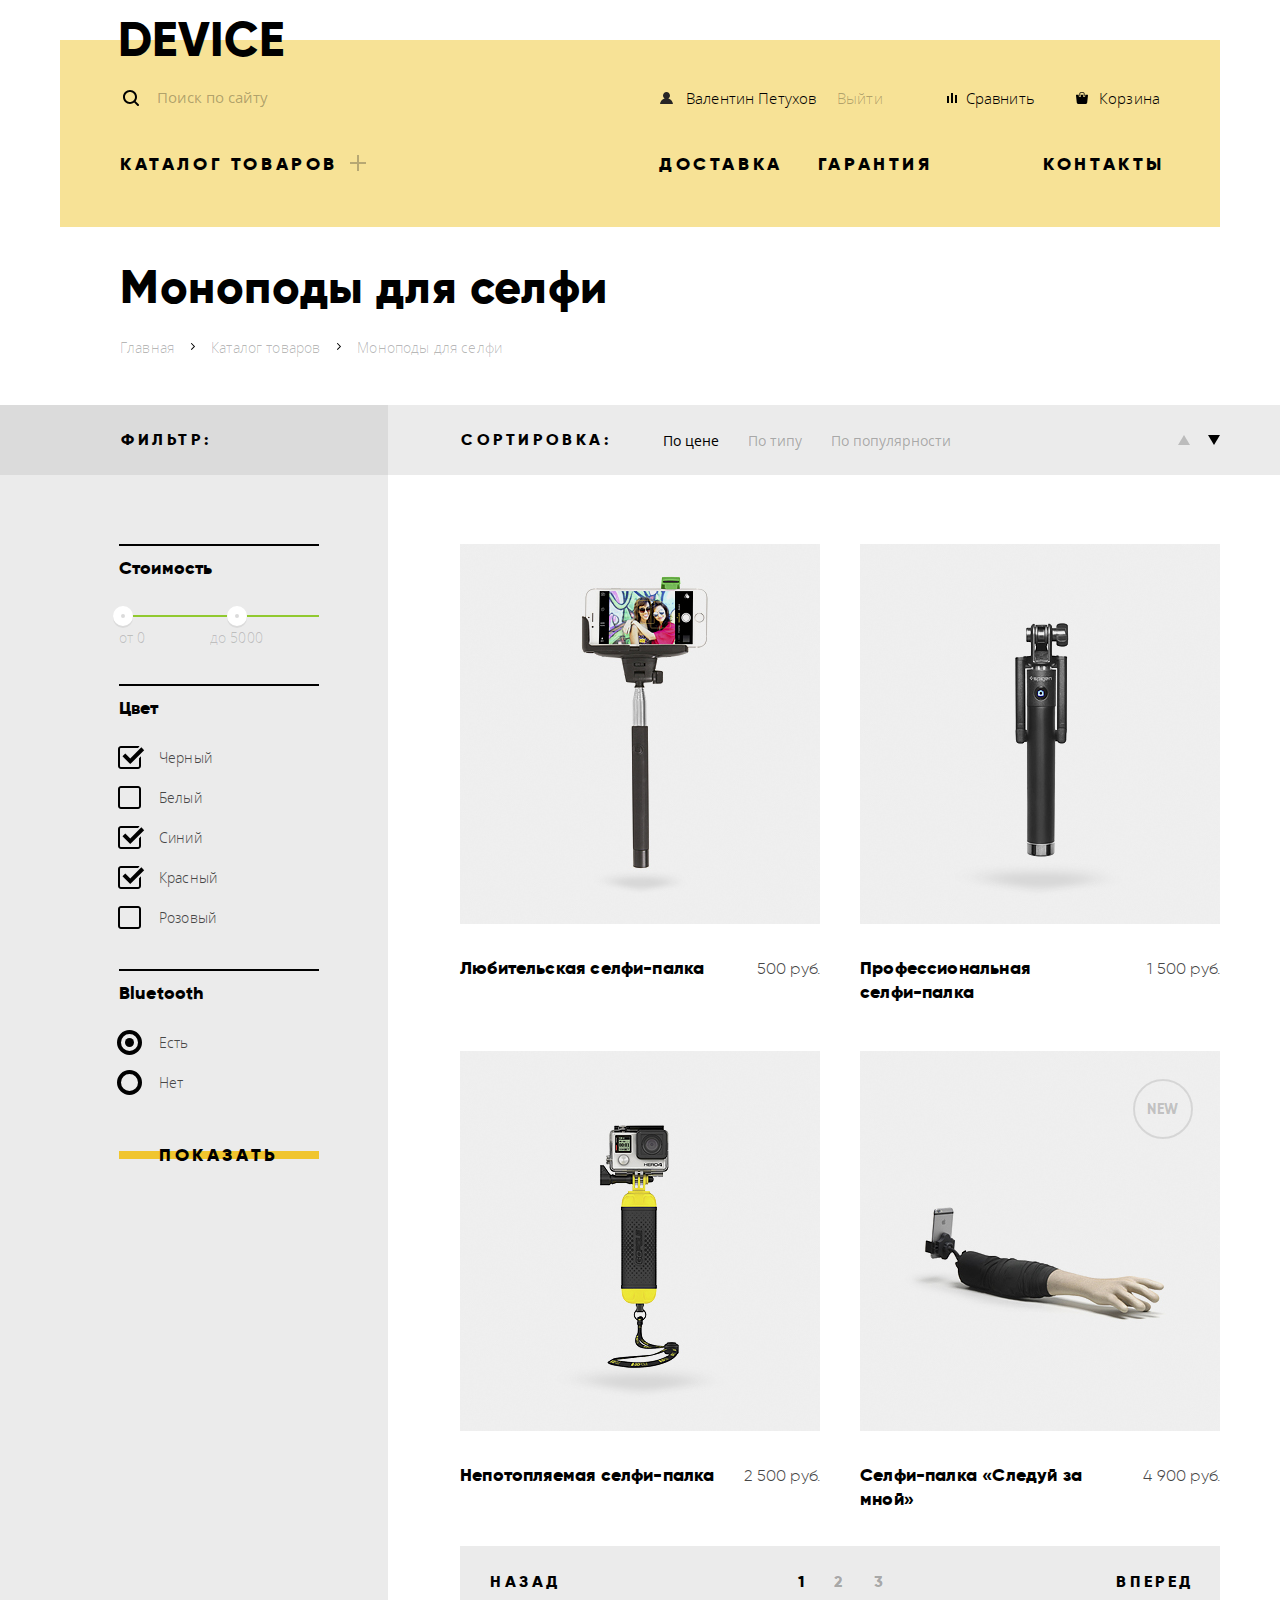
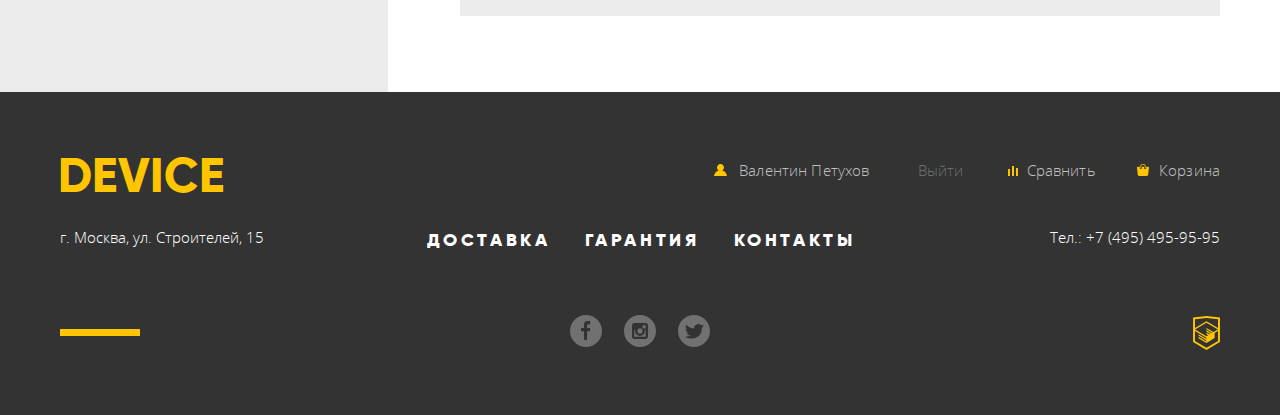
==== commit c3317553: "поправочки" ====
--- a/catalog.html
+++ b/catalog.html
@@ -56,13 +56,13 @@
           <div class="container-sort">
             <h3>Сортировка:</h3>
             <ul class="sort sort-type">
-              <li><a class="sort-current">По цене</a></li>
-              <li><a href="#">По типу</a></li>
-              <li><a href="#">По популярности</a></li>
+              <li><a class="sort-link sort-current">По цене</a></li>
+              <li><a class="sort-link" href="#">По типу</a></li>
+              <li><a class="sort-link" href="#">По популярности</a></li>
             </ul>
             <ul class="sort sort-order">
-              <li><a class="arrow arrow-low" href="#">По возрастанию</a></li>
-              <li><a class="arrow arrow-high sort-current">По убыванию</a></li>
+              <li><a class="sort-link arrow arrow-low" href="#">По возрастанию</a></li>
+              <li><a class="sort-link arrow arrow-high sort-current">По убыванию</a></li>
             </ul>
           </div>
         </div>
--- a/css/style.css
+++ b/css/style.css
@@ -118,6 +118,9 @@
   background-color: #f7e296;
 }
 
+/*.user-link,
+.site-navigation-link,
+.drop-down-menu a */
 .main-navigation a {
   color: #000000;
 }
@@ -126,14 +129,11 @@
   position: relative;
 
   display: -webkit-box;
-
-  display: -webkit-flex;
-
-  display: -ms-flexbox;
-
-  display: flex;
+  display: -webkit-flex;
+  display: -ms-flexbox;
+  display: flex;
+
   width: 440px;
-
   margin-right: 100px;
 }
 
@@ -331,16 +331,15 @@
 }
 
 .login-link {
+  flex-grow: 1;
   margin-left: 0;
-  margin-right: auto;
-}
-
+}
 
 .profile-link {
   margin-left: 0;
 }
 
-a.logout-link {
+.main-navigation .logout-link {
   margin-left: 0;
   margin-right: 19px;
   padding-left: 20px;
@@ -422,10 +421,10 @@
       -ms-flex-direction: column;
           flex-direction: column;
 
-  max-height: 130px;
+  height: 130px;
   width: 600px;
   margin: 0;
-  padding: 18px 500px 35px 60px;
+  padding: 18px 500px 13px 60px;
 
   list-style: none;
   line-height: 36px;
@@ -562,13 +561,13 @@
   text-align: center;
 }
 
-.promo-item:nth-child(2) .promo-item-image img {
+.promo-item:nth-child(2) img {
   position: relative;
   top: 13px;
   left: 9px;
 }
 
-.promo-item:last-child .promo-item-image img {
+.promo-item:last-child img {
   position: relative;
   top: 66px;
   left: 14px;
@@ -589,6 +588,7 @@
   font-family: "Gilroy", "Verdana", sans-serif;
   font-size: 47px;
   line-height: 56px;
+  font-weight: 800;
   letter-spacing: 0.47px;
   color: #000000;
 }
@@ -730,7 +730,7 @@
 }
 
 .category {
-  margin-bottom: 81px;
+  margin-bottom: 41px;
 }
 
 .category-list {
@@ -738,14 +738,19 @@
   display: -webkit-flex;
   display: -ms-flexbox;
   display: flex;
-  -webkit-box-pack: justify;
-  -webkit-justify-content: space-between;
-      -ms-flex-pack: justify;
-          justify-content: space-between;
+  -webkit-flex-wrap: wrap;
+      -ms-flex-wrap: wrap;
+          flex-wrap: wrap;
 }
 
 .category-list li {
   width: 160px;
+  margin-right: 40px;
+  margin-bottom: 40px;
+}
+
+.category-list li:nth-child(6n) {
+  margin-right: 0;
 }
 
 .category-item {
@@ -852,6 +857,7 @@
   display: -ms-flexbox;
   display: flex;
 }
+
 .services-nav {
   display: -webkit-box;
   display: -webkit-flex;
@@ -862,10 +868,9 @@
   -webkit-flex-direction: column;
       -ms-flex-direction: column;
           flex-direction: column;
-  width: 277px;
 
   padding: 80px 0 45px;
-  margin-right: 117px;
+  margin-right: 115px;
 
   border-right: 7px solid #000000;
 }
@@ -994,6 +999,7 @@
 
   padding: 0;
 }
+
 .brand-item {
   width: 260px;
   height: 100px;
@@ -1105,7 +1111,6 @@
   border-radius: 50%;
   border: 2px solid #e5e5e5;
   background-color: transparent;
-
 }
 
 .info .button,
@@ -1239,8 +1244,11 @@
 }
 
 .footer-nav {
+  max-width: 640px;
+  padding-left: 2px;
+
   line-height: 24px;
-  padding-left: 2px;
+  text-align: center;
 }
 
 .footer-nav a {
@@ -1279,11 +1287,8 @@
   position: relative;
 
   display: -webkit-box;
-
-  display: -webkit-flex;
-
-  display: -ms-flexbox;
-
+  display: -webkit-flex;
+  display: -ms-flexbox;
   display: flex;
   padding-left: 200px;
   -webkit-box-pack: justify;
@@ -1445,6 +1450,28 @@
   }
 }
 
+@keyframes shake {
+  0%,
+  100% {
+    transform: translateX(0);
+  }
+
+  10%,
+  30%,
+  50%,
+  70%,
+  90% {
+    transform: translateX(-10px);
+  }
+
+  20%,
+  40%,
+  60%,
+  80% {
+    transform: translateX(10px);
+  }
+}
+
 .modal {
   position: fixed;
 
@@ -1453,10 +1480,12 @@
           box-shadow: 0px 10px 20px 0px rgba(0, 0, 0, 0.2);
 
   -webkit-animation: show 0.6s;
-
        -o-animation: show 0.6s;
-
           animation: show 0.6s;
+}
+
+.modal-error {
+  animation: shake 0.6s;
 }
 
 .modal-write-us {
@@ -1566,7 +1595,6 @@
   top: 26px;
   left: 13px;
 
-
   width: 30px;
   height: 3px;
 
@@ -1718,17 +1746,14 @@
   padding: 0;
 }
 
-.sort-type a {
-  margin-right: 29px;
-}
-
 .sort-order {
   margin-left: auto;
 
 }
 
-.sort-type a,
-.sort-type li {
+.sort-type .sort-link {
+  margin-right: 29px;
+
   font-size: 14px;
   line-height: 18px;
   font-weight: normal;
@@ -1736,14 +1761,19 @@
   color: rgba(0, 0, 0, 0.3);
 }
 
-.sort a:hover {
+.sort-type li {
+  line-height: 18px;
+}
+
+.sort-link:hover {
   color: rgba(0, 0, 0, 0.6);
 }
 
-a.sort-current,
-a.sort-current:hover,
-.sort a:active {
-  color: #000000;
+.sort .sort-current,
+.sort .sort-current:hover,
+.sort .sort-link:active {
+  color: rgba(0, 0, 0, 1);
+  opacity: 1;
 }
 
 .arrow {
@@ -1771,10 +1801,6 @@
   opacity: 0.4;
 }
 
-.sort-current {
-  opacity: 1;
-}
-
 .filters {
   padding: 0 69px 0 59px;
 }
@@ -1794,7 +1820,8 @@
 }
 
 .container-filter h3,
-.pagination-btn, .pagination-item {
+.pagination-btn, 
+.pagination-item {
   margin: 0;
   font-family: "Gilroy", "Verdana", sans-serif;
   font-size: 16px;
@@ -1904,7 +1931,7 @@
   background-image: url(../img/checkbox-on.svg);
 }
 
-.filter-input-radio + label::before{
+.filter-input-radio + label::before {
   content: "";
 
   position: absolute;
@@ -1939,10 +1966,13 @@
   opacity: 0.25;
 }
 
-.filter-input:hover + label::before,
-.filter-input:hover + label::after {
+.filter-input + label:hover::before,
+.filter-input + label:hover::after,
+.filter-input:focus + label::before,
+.filter-input:focus + label::after {
   opacity: 0.4;
 }
+
 
 .catalog {
   width: 760px;
@@ -1957,11 +1987,8 @@
   position: relative;
 
   display: -webkit-box;
-
-  display: -webkit-flex;
-
-  display: -ms-flexbox;
-
+  display: -webkit-flex;
+  display: -ms-flexbox;
   display: flex;
   -webkit-flex-wrap: wrap;
       -ms-flex-wrap: wrap;
@@ -2078,7 +2105,8 @@
   opacity: 1;
 }
 
-.catalog-item-name, .catalog-item h3 {
+.catalog-item-name, 
+.catalog-item h3 {
   font-family: "Gilroy", "Verdana", sans-serif;
   font-size: 18px;
   font-weight: 800;
